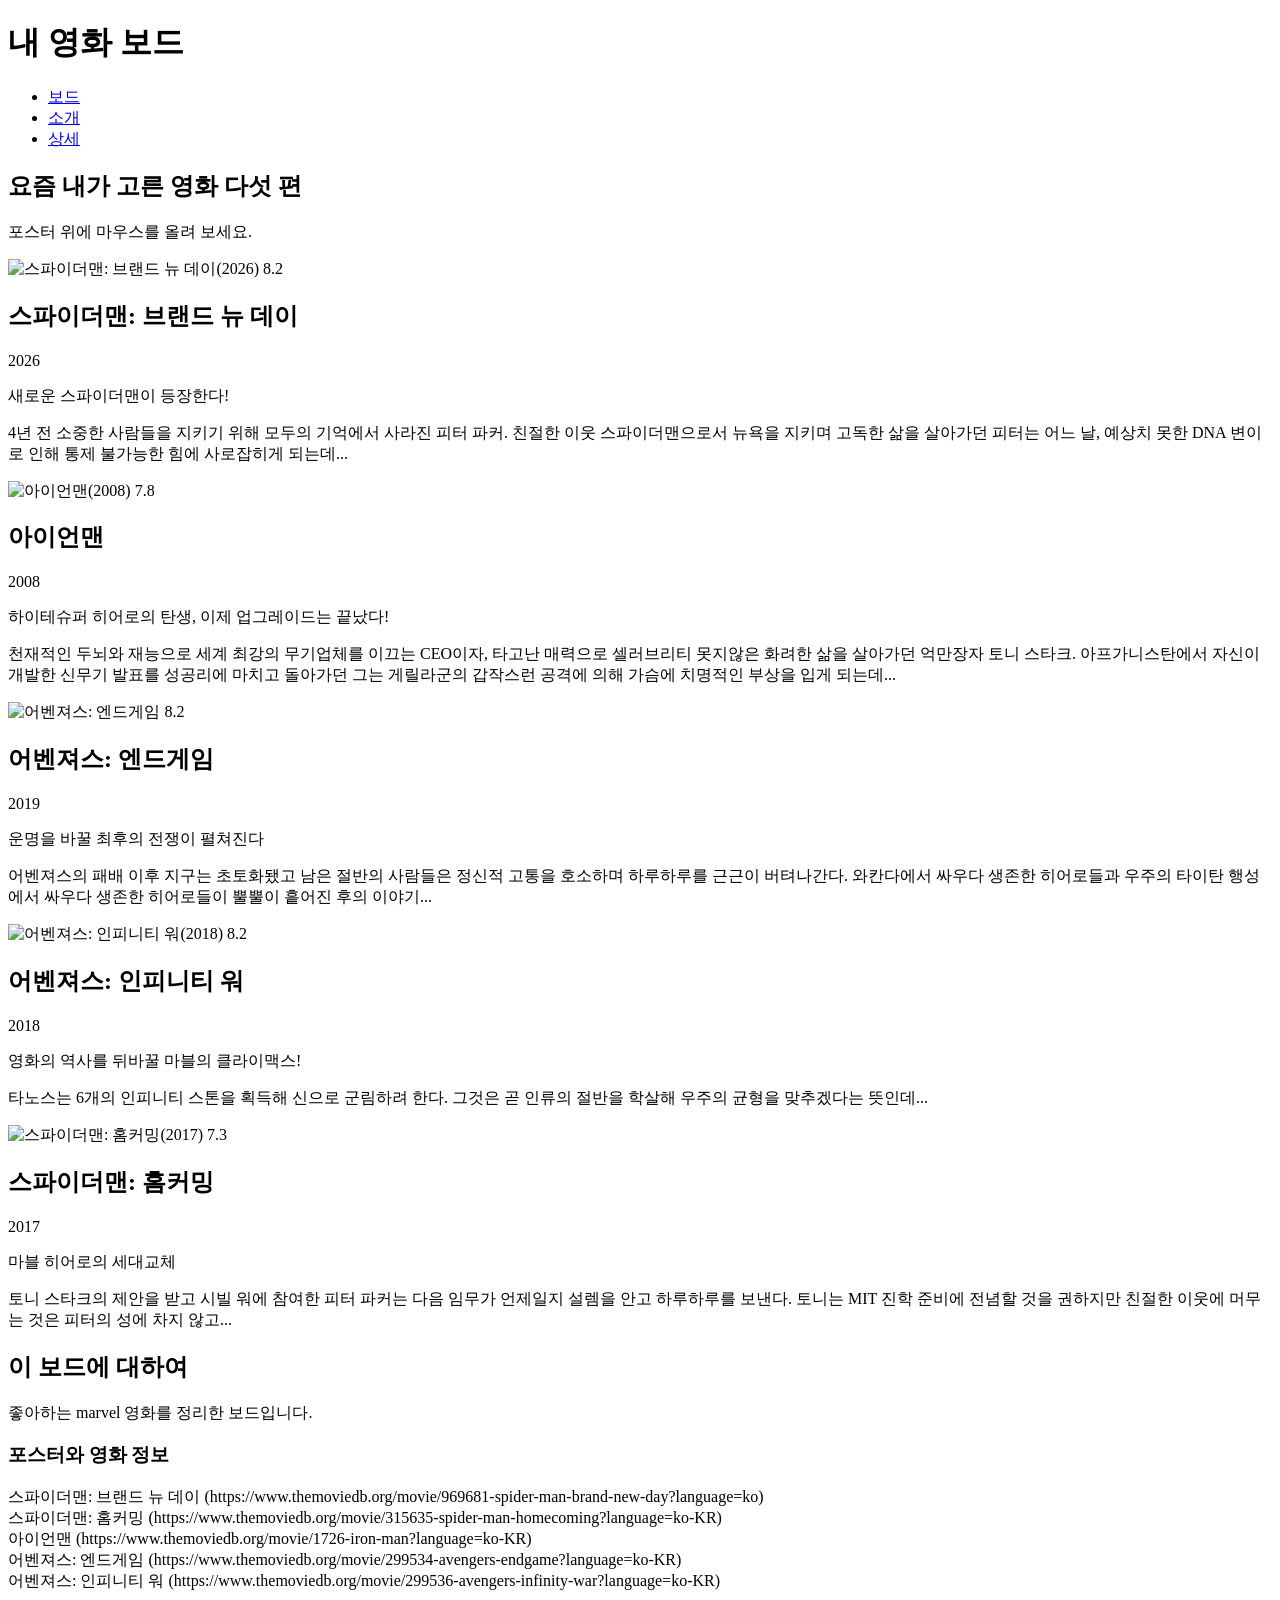
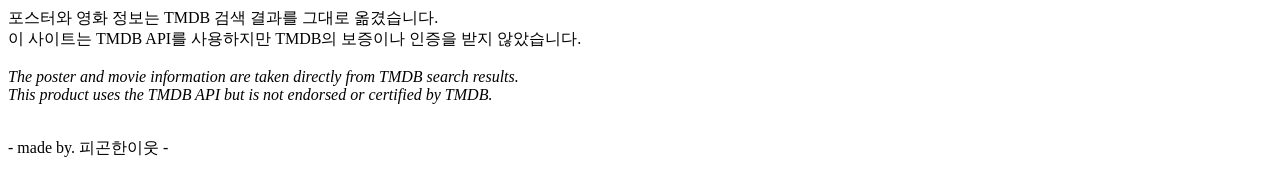
==== index.html @ 36c402a7 "Create index.html" ====
<!DOCTYPE html>
<html lang="ko">

<head>
  <meta charset="UTF-8">
  <meta name="viewport" content="width=device-width, initial-scale=1.0">
  <title>내 영화 보드</title>

    <link rel="preconnect" href="https://fonts.googleapis.com">
    <link rel="preconnect" href="https://fonts.gstatic.com" crossorigin>
    <link href="https://fonts.googleapis.com/css2?family=Black+Han+Sans&family=Nanum+Gothic:wght@400;700;800&family=Racing+Sans+One&display=swap" rel="stylesheet">


    <link rel="stylesheet" href="style.css">
</head>



<body>
  <header class="top">
    <h1>내 영화 보드</h1>
    <nav>
      <ul>
        <li><a href="#board">보드</a></li>
        <li><a href="#about">소개</a></li>
        <li><a href="detail.html">상세</a></li>
      </ul>
    </nav>
  </header>
  <section class="hero">
    <h2>요즘 내가 고른 영화 다섯 편</h2>
    <p>포스터 위에 마우스를 올려 보세요.</p>
  </section>

 <main>
  <section class="board" id="board">
 
    <article class="card">    
      <img class="poster" 
        src="https://image.tmdb.org/t/p/w342/8mLepBa5l591xFidRpn65xV7hb4.jpg" 
        alt="스파이더맨: 브랜드 뉴 데이(2026)">
      <span class="badge">8.2</span>
      <div class="info">

        <h2>스파이더맨: 브랜드 뉴 데이</h2>
        <p class="year">2026</p>
        <p class="overview">새로운 스파이더맨이 등장한다!</p>
        <p>4년 전 소중한 사람들을 지키기 위해 모두의 기억에서 사라진 피터 파커. 친절한 이웃 스파이더맨으로서 뉴욕을 지키며 고독한 삶을 살아가던 피터는 어느 날, 예상치 못한 DNA 변이로 인해 통제 불가능한 힘에 사로잡히게 되는데...</p>
      </div>
    </article>

    <article class="card">    
      <img class="poster" 
        src="https://media.themoviedb.org/t/p/w600_and_h900_face/ziReGUV3xURsWmcmsn2GOunPc0L.jpg" 
        alt="아이언맨(2008)">
      <span class="badge">7.8</span>
      <div class="info">

        <h2>아이언맨</h2>
        <p class="year">2008</p>
        <p class="overview">하이테슈퍼 히어로의 탄생, 이제 업그레이드는 끝났다!</p>
        <p>천재적인 두뇌와 재능으로 세계 최강의 무기업체를 이끄는 CEO이자, 타고난 매력으로 셀러브리티 못지않은 화려한 삶을 살아가던 억만장자 토니 스타크. 아프가니스탄에서 자신이 개발한 신무기 발표를 성공리에 마치고 돌아가던 그는 게릴라군의 갑작스런 공격에 의해 가슴에 치명적인 부상을 입게 되는데...</p>
      </div>
    </article>

    <article class="card">    
      <img class="poster" 
        src="https://media.themoviedb.org/t/p/w600_and_h900_face/z7ilT5rNN9kDo8JZmgyhM6ej2xv.jpg" 
        alt="어벤져스: 엔드게임">
      <span class="badge">8.2</span>
      <div class="info">

        <h2>어벤져스: 엔드게임</h2>
        <p class="year">2019</p>
        <p class="overview">운명을 바꿀 최후의 전쟁이 펼쳐진다</p>
        <p>어벤져스의 패배 이후 지구는 초토화됐고 남은 절반의 사람들은 정신적 고통을 호소하며 하루하루를 근근이 버텨나간다. 와칸다에서 싸우다 생존한 히어로들과 우주의 타이탄 행성에서 싸우다 생존한 히어로들이 뿔뿔이 흩어진 후의 이야기...</p>
      </div>
    </article>

    <article class="card">    
      <img class="poster" 
        src="https://media.themoviedb.org/t/p/w600_and_h900_face/kmP6viwzcEkZeoi1LaVcQemcvZh.jpg" 
        alt="어벤져스: 인피니티 워(2018)">
      <span class="badge">8.2</span>
      <div class="info">

        <h2>어벤져스: 인피니티 워</h2>
        <p class="year">2018</p>
        <p class="overview">영화의 역사를 뒤바꿀 마블의 클라이맥스!</p>
        <p>타노스는 6개의 인피니티 스톤을 획득해 신으로 군림하려 한다. 그것은 곧 인류의 절반을 학살해 우주의 균형을 맞추겠다는 뜻인데...</p>
      </div>
    </article>

    <article class="card">    
      <img class="poster" 
        src="https://media.themoviedb.org/t/p/w600_and_h900_face/hjki9weYYVABvkpZbX5jBOmKXXv.jpg" 
        alt="스파이더맨: 홈커밍(2017)">
      <span class="badge">7.3</span>
      <div class="info">

        <h2>스파이더맨: 홈커밍</h2>
        <p class="year">2017</p>
        <p class="overview">마블 히어로의 세대교체</p>
        <p>토니 스타크의 제안을 받고 시빌 워에 참여한 피터 파커는 다음 임무가 언제일지 설렘을 안고 하루하루를 보낸다. 토니는 MIT 진학 준비에 전념할 것을 권하지만 친절한 이웃에 머무는 것은 피터의 성에 차지 않고...</p>
      </div>
    </article>


  </section>

  <section id="about">
    <h2>이 보드에 대하여</h2>
    <p>좋아하는 marvel 영화를 정리한 보드입니다. </p>
  </section>
 </main>

 <footer>
  <h3><p><b>포스터와 영화 정보</b><br></h3>
      스파이더맨: 브랜드 뉴 데이 (https://www.themoviedb.org/movie/969681-spider-man-brand-new-day?language=ko)<br>
      스파이더맨: 홈커밍 (https://www.themoviedb.org/movie/315635-spider-man-homecoming?language=ko-KR)<br>
      아이언맨 (https://www.themoviedb.org/movie/1726-iron-man?language=ko-KR)<br>
      어벤져스: 엔드게임 (https://www.themoviedb.org/movie/299534-avengers-endgame?language=ko-KR)<br>
      어벤져스: 인피니티 워 (https://www.themoviedb.org/movie/299536-avengers-infinity-war?language=ko-KR)<br>
      </p>
  <p>포스터와 영화 정보는 TMDB 검색 결과를 그대로 옮겼습니다. <br>
    이 사이트는 TMDB API를 사용하지만 TMDB의 보증이나 인증을 받지 않았습니다.<br>
    <br><i>The poster and movie information are taken directly from TMDB search results.<br>
      This product uses the TMDB API but is not endorsed or certified by TMDB.</i></p>


  <p><br>- made by. 피곤한이웃 - </p>

 </footer>




</body>

</html>
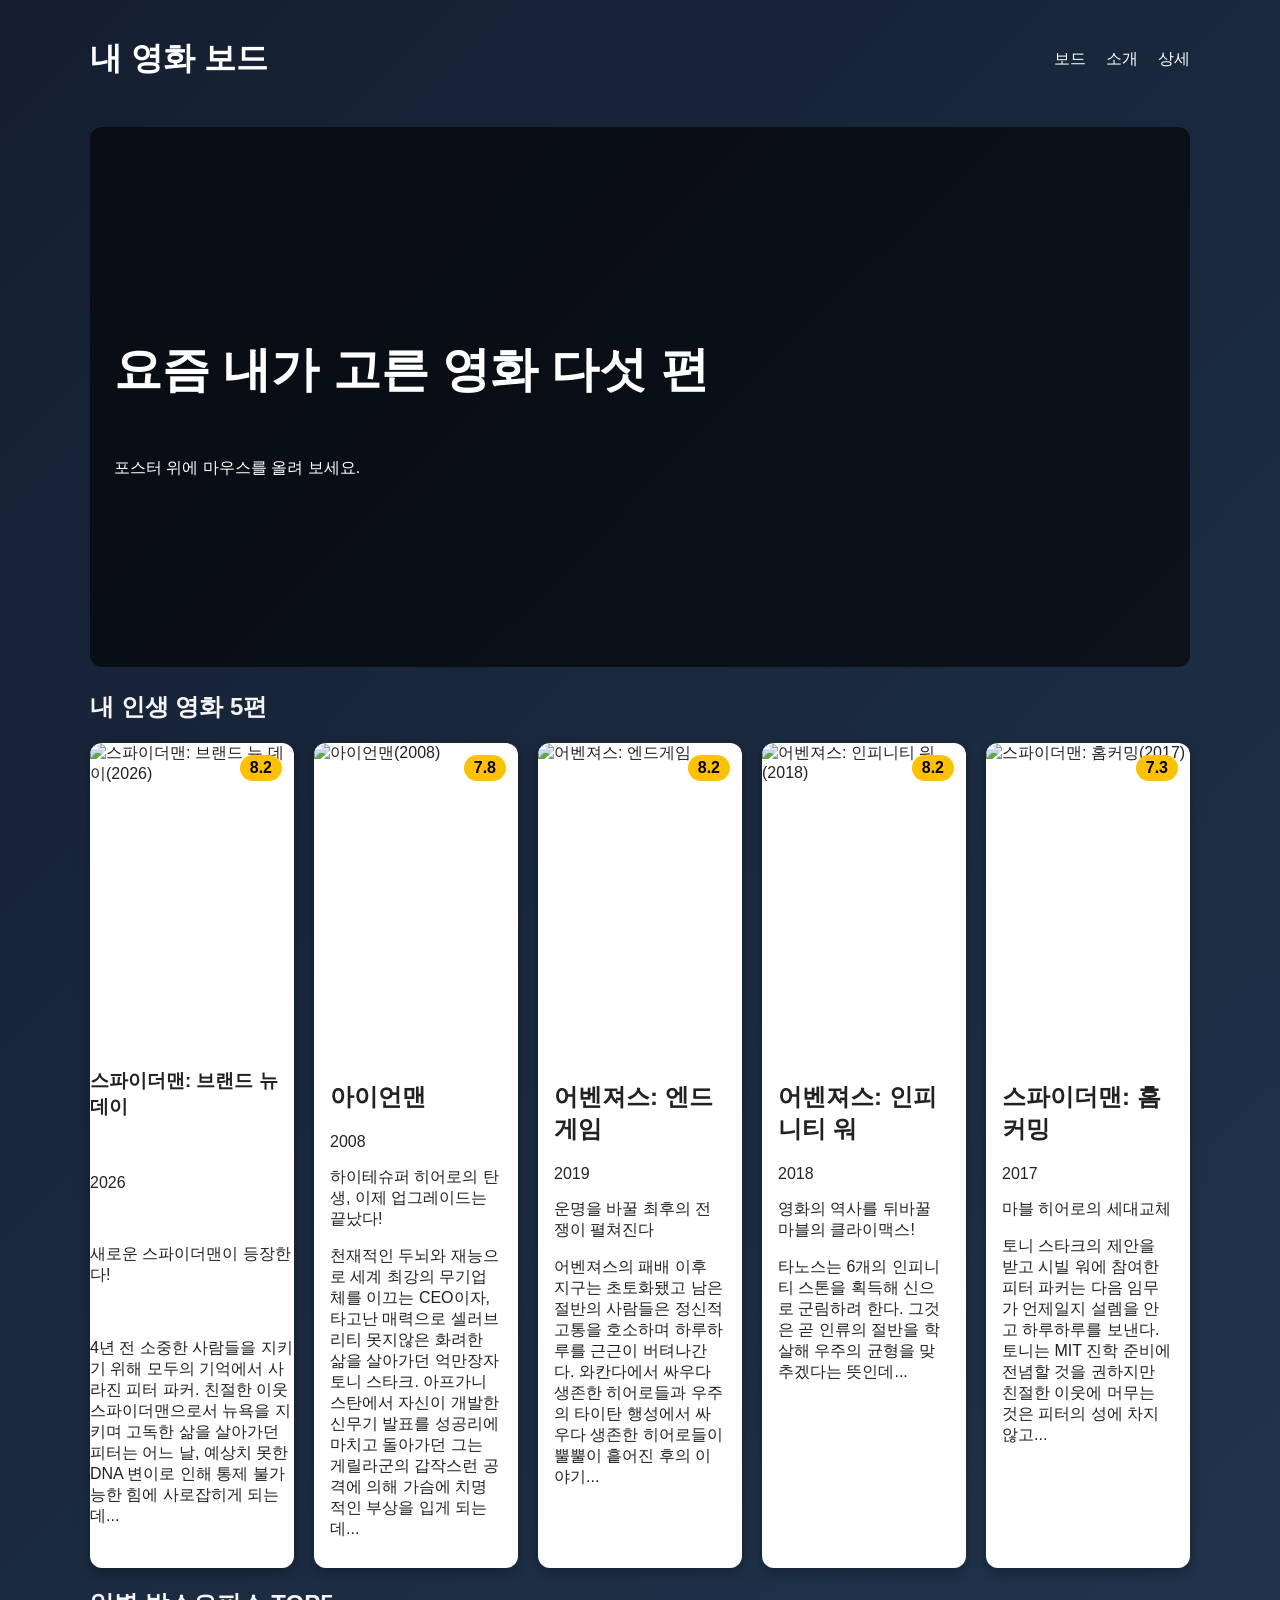
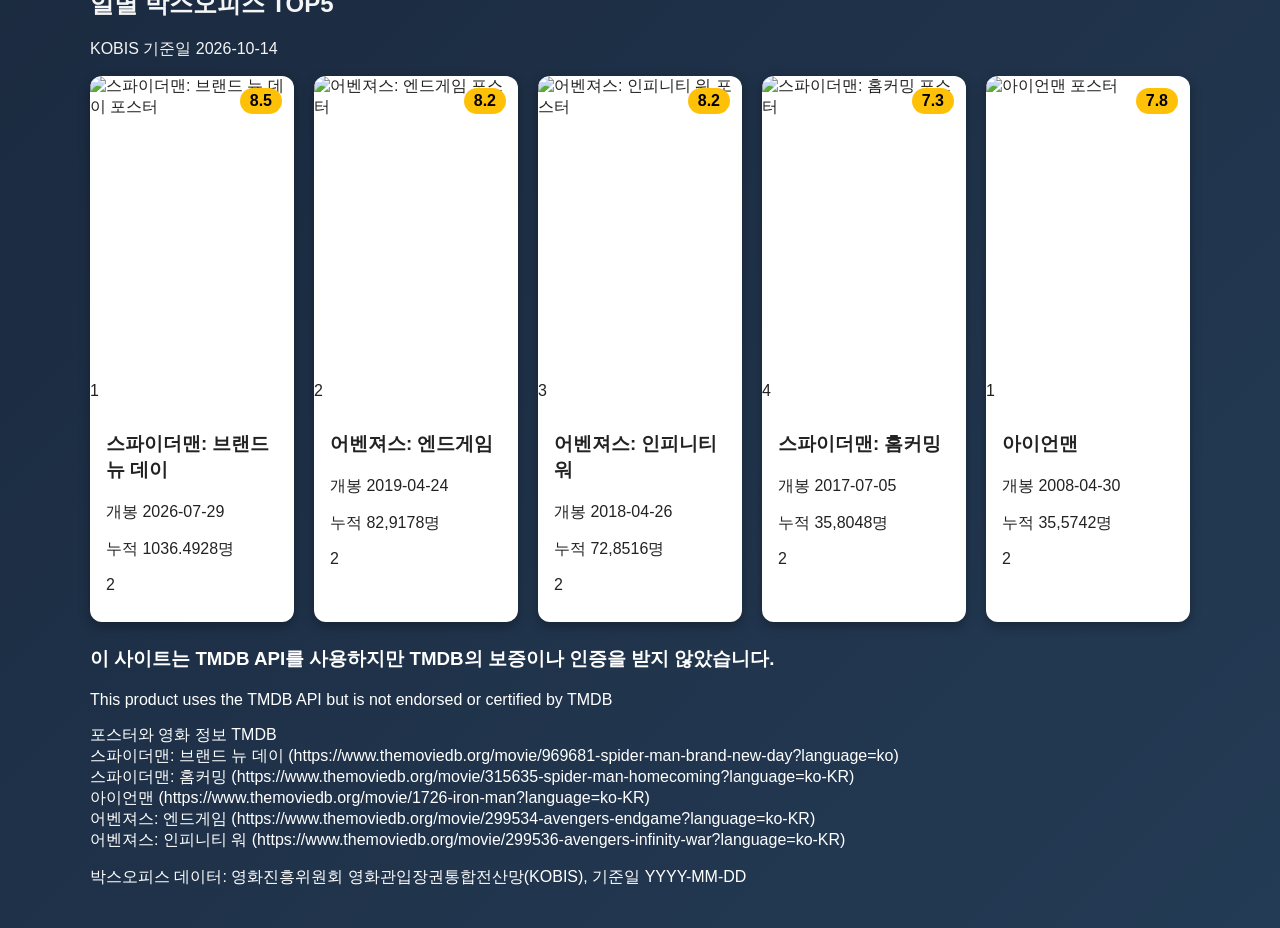
==== commit 0cf66607: "10261643 html 완성" ====
--- a/index.html
+++ b/index.html
@@ -5,15 +5,11 @@
   <meta charset="UTF-8">
   <meta name="viewport" content="width=device-width, initial-scale=1.0">
   <title>내 영화 보드</title>
-
     <link rel="preconnect" href="https://fonts.googleapis.com">
     <link rel="preconnect" href="https://fonts.gstatic.com" crossorigin>
     <link href="https://fonts.googleapis.com/css2?family=Black+Han+Sans&family=Nanum+Gothic:wght@400;700;800&family=Racing+Sans+One&display=swap" rel="stylesheet">
-
-
     <link rel="stylesheet" href="style.css">
 </head>
-
 
 
 <body>
@@ -33,108 +29,162 @@
   </section>
 
  <main>
-  <section class="board" id="board">
- 
-    <article class="card">    
-      <img class="poster" 
-        src="https://image.tmdb.org/t/p/w342/8mLepBa5l591xFidRpn65xV7hb4.jpg" 
-        alt="스파이더맨: 브랜드 뉴 데이(2026)">
-      <span class="badge">8.2</span>
-      <div class="info">
+  <section id="mine">
+    <h2>내 인생 영화 5편</h2>
+    <div class="board">
+      <article class="card">  
+        <img class="poster" 
+          src="https://image.tmdb.org/t/p/w342/8mLepBa5l591xFidRpn65xV7hb4.jpg" 
+          alt="스파이더맨: 브랜드 뉴 데이(2026)">
+        <span class="badge">8.2</span>
+        <div class="board">
+          <h3>스파이더맨: 브랜드 뉴 데이</h3>
+          <p class="year">2026</p>
+          <p class="overview">새로운 스파이더맨이 등장한다!</p>
+          <p>4년 전 소중한 사람들을 지키기 위해 모두의 기억에서 사라진 피터 파커. 친절한 이웃 스파이더맨으로서 뉴욕을 지키며 고독한 삶을 살아가던 피터는 어느 날, 예상치 못한 DNA 변이로 인해 통제 불가능한 힘에 사로잡히게 되는데...</p>
+        </div>
+      </article>
 
-        <h2>스파이더맨: 브랜드 뉴 데이</h2>
-        <p class="year">2026</p>
-        <p class="overview">새로운 스파이더맨이 등장한다!</p>
-        <p>4년 전 소중한 사람들을 지키기 위해 모두의 기억에서 사라진 피터 파커. 친절한 이웃 스파이더맨으로서 뉴욕을 지키며 고독한 삶을 살아가던 피터는 어느 날, 예상치 못한 DNA 변이로 인해 통제 불가능한 힘에 사로잡히게 되는데...</p>
-      </div>
-    </article>
+      <article class="card">    
+        <img class="poster" 
+          src="https://media.themoviedb.org/t/p/w600_and_h900_face/ziReGUV3xURsWmcmsn2GOunPc0L.jpg" 
+          alt="아이언맨(2008)">
+        <span class="badge">7.8</span>
+        <div class="info">
 
-    <article class="card">    
-      <img class="poster" 
-        src="https://media.themoviedb.org/t/p/w600_and_h900_face/ziReGUV3xURsWmcmsn2GOunPc0L.jpg" 
-        alt="아이언맨(2008)">
-      <span class="badge">7.8</span>
-      <div class="info">
+          <h2>아이언맨</h2>
+          <p class="year">2008</p>
+          <p class="overview">하이테슈퍼 히어로의 탄생, 이제 업그레이드는 끝났다!</p>
+          <p>천재적인 두뇌와 재능으로 세계 최강의 무기업체를 이끄는 CEO이자, 타고난 매력으로 셀러브리티 못지않은 화려한 삶을 살아가던 억만장자 토니 스타크. 아프가니스탄에서 자신이 개발한 신무기 발표를 성공리에 마치고 돌아가던 그는 게릴라군의 갑작스런 공격에 의해 가슴에 치명적인 부상을 입게 되는데...</p>
+        </div>
+      </article>
 
-        <h2>아이언맨</h2>
-        <p class="year">2008</p>
-        <p class="overview">하이테슈퍼 히어로의 탄생, 이제 업그레이드는 끝났다!</p>
-        <p>천재적인 두뇌와 재능으로 세계 최강의 무기업체를 이끄는 CEO이자, 타고난 매력으로 셀러브리티 못지않은 화려한 삶을 살아가던 억만장자 토니 스타크. 아프가니스탄에서 자신이 개발한 신무기 발표를 성공리에 마치고 돌아가던 그는 게릴라군의 갑작스런 공격에 의해 가슴에 치명적인 부상을 입게 되는데...</p>
-      </div>
-    </article>
+      <article class="card">    
+        <img class="poster" 
+          src="https://media.themoviedb.org/t/p/w600_and_h900_face/z7ilT5rNN9kDo8JZmgyhM6ej2xv.jpg" 
+          alt="어벤져스: 엔드게임">
+        <span class="badge">8.2</span>
+        <div class="info">
 
-    <article class="card">    
-      <img class="poster" 
-        src="https://media.themoviedb.org/t/p/w600_and_h900_face/z7ilT5rNN9kDo8JZmgyhM6ej2xv.jpg" 
-        alt="어벤져스: 엔드게임">
-      <span class="badge">8.2</span>
-      <div class="info">
+          <h2>어벤져스: 엔드게임</h2>
+          <p class="year">2019</p>
+          <p class="overview">운명을 바꿀 최후의 전쟁이 펼쳐진다</p>
+          <p>어벤져스의 패배 이후 지구는 초토화됐고 남은 절반의 사람들은 정신적 고통을 호소하며 하루하루를 근근이 버텨나간다. 와칸다에서 싸우다 생존한 히어로들과 우주의 타이탄 행성에서 싸우다 생존한 히어로들이 뿔뿔이 흩어진 후의 이야기...</p>
+        </div>
+      </article>
 
-        <h2>어벤져스: 엔드게임</h2>
-        <p class="year">2019</p>
-        <p class="overview">운명을 바꿀 최후의 전쟁이 펼쳐진다</p>
-        <p>어벤져스의 패배 이후 지구는 초토화됐고 남은 절반의 사람들은 정신적 고통을 호소하며 하루하루를 근근이 버텨나간다. 와칸다에서 싸우다 생존한 히어로들과 우주의 타이탄 행성에서 싸우다 생존한 히어로들이 뿔뿔이 흩어진 후의 이야기...</p>
-      </div>
-    </article>
+      <article class="card">    
+        <img class="poster" 
+          src="https://media.themoviedb.org/t/p/w600_and_h900_face/kmP6viwzcEkZeoi1LaVcQemcvZh.jpg" 
+          alt="어벤져스: 인피니티 워(2018)">
+        <span class="badge">8.2</span>
+        <div class="info">
 
-    <article class="card">    
-      <img class="poster" 
-        src="https://media.themoviedb.org/t/p/w600_and_h900_face/kmP6viwzcEkZeoi1LaVcQemcvZh.jpg" 
-        alt="어벤져스: 인피니티 워(2018)">
-      <span class="badge">8.2</span>
-      <div class="info">
+          <h2>어벤져스: 인피니티 워</h2>
+          <p class="year">2018</p>
+          <p class="overview">영화의 역사를 뒤바꿀 마블의 클라이맥스!</p>
+          <p>타노스는 6개의 인피니티 스톤을 획득해 신으로 군림하려 한다. 그것은 곧 인류의 절반을 학살해 우주의 균형을 맞추겠다는 뜻인데...</p>
+        </div>
+      </article>
 
-        <h2>어벤져스: 인피니티 워</h2>
-        <p class="year">2018</p>
-        <p class="overview">영화의 역사를 뒤바꿀 마블의 클라이맥스!</p>
-        <p>타노스는 6개의 인피니티 스톤을 획득해 신으로 군림하려 한다. 그것은 곧 인류의 절반을 학살해 우주의 균형을 맞추겠다는 뜻인데...</p>
-      </div>
-    </article>
+      <article class="card">    
+        <img class="poster" 
+          src="https://media.themoviedb.org/t/p/w600_and_h900_face/hjki9weYYVABvkpZbX5jBOmKXXv.jpg" 
+          alt="스파이더맨: 홈커밍(2017)">
+        <span class="badge">7.3</span>
+        <div class="info">
 
-    <article class="card">    
-      <img class="poster" 
-        src="https://media.themoviedb.org/t/p/w600_and_h900_face/hjki9weYYVABvkpZbX5jBOmKXXv.jpg" 
-        alt="스파이더맨: 홈커밍(2017)">
-      <span class="badge">7.3</span>
-      <div class="info">
-
-        <h2>스파이더맨: 홈커밍</h2>
-        <p class="year">2017</p>
-        <p class="overview">마블 히어로의 세대교체</p>
-        <p>토니 스타크의 제안을 받고 시빌 워에 참여한 피터 파커는 다음 임무가 언제일지 설렘을 안고 하루하루를 보낸다. 토니는 MIT 진학 준비에 전념할 것을 권하지만 친절한 이웃에 머무는 것은 피터의 성에 차지 않고...</p>
-      </div>
-    </article>
-
-
+          <h2>스파이더맨: 홈커밍</h2>
+          <p class="year">2017</p>
+          <p class="overview">마블 히어로의 세대교체</p>
+          <p>토니 스타크의 제안을 받고 시빌 워에 참여한 피터 파커는 다음 임무가 언제일지 설렘을 안고 하루하루를 보낸다. 토니는 MIT 진학 준비에 전념할 것을 권하지만 친절한 이웃에 머무는 것은 피터의 성에 차지 않고...</p>
+        </div>
+      </article>
+    </div>
   </section>
 
-  <section id="about">
-    <h2>이 보드에 대하여</h2>
-    <p>좋아하는 marvel 영화를 정리한 보드입니다. </p>
+  <section id="boxoffice">
+    <h2>일별 박스오피스 TOP5</h2>
+    <p class="basis">KOBIS 기준일 2026-10-14</p>
+    <div class="board">
+      <article class="card">
+        <img class="poster" src="https://media.themoviedb.org/t/p/w600_and_h900_face/mt6uZzy7DAsncHlGGzMsyNgLR6v.jpg" alt="스파이더맨: 브랜드 뉴 데이 포스터">
+        <span class="rank">1</span>
+        <span class="badge">8.5</span>
+        <div class="info">
+          <h3>스파이더맨: 브랜드 뉴 데이</h3>
+          <p class="year">개봉 2026-07-29</p>
+          <p class="audience">누적 1036.4928명</p>
+          <p class="change up">2</p>
+        </div>
+      </article>
+
+      <article class="card">
+        <img class="poster" src="https://media.themoviedb.org/t/p/w600_and_h900_face/z7ilT5rNN9kDo8JZmgyhM6ej2xv.jpg" alt="어벤져스: 엔드게임 포스터">
+        <span class="rank">2</span>
+        <span class="badge">8.2</span>
+        <div class="info">
+          <h3>어벤져스: 엔드게임</h3>
+          <p class="year">개봉 2019-04-24</p>
+          <p class="audience">누적 82,9178명</p>
+          <p class="change up">2</p>
+        </div>
+      </article>
+
+      <article class="card">
+        <img class="poster" src="https://media.themoviedb.org/t/p/w600_and_h900_face/kmP6viwzcEkZeoi1LaVcQemcvZh.jpg" alt="어벤져스: 인피니티 워 포스터">
+        <span class="rank">3</span>
+        <span class="badge">8.2</span>
+        <div class="info">
+          <h3>어벤져스: 인피니티 워</h3>
+          <p class="year">개봉 2018-04-26</p>
+          <p class="audience">누적 72,8516명</p>
+          <p class="change up">2</p>
+        </div>
+      </article>
+
+      <article class="card">
+        <img class="poster" src="https://media.themoviedb.org/t/p/w600_and_h900_face/hjki9weYYVABvkpZbX5jBOmKXXv.jpg" alt="스파이더맨: 홈커밍 포스터">
+        <span class="rank">4</span>
+        <span class="badge">7.3</span>
+        <div class="info">
+          <h3>스파이더맨: 홈커밍</h3>
+          <p class="year">개봉 2017-07-05</p>
+          <p class="audience">누적 35,8048명</p>
+          <p class="change up">2</p>
+        </div>
+      </article>
+
+      <article class="card">
+        <img class="poster" src="https://image.tmdb.org/t/p/w342/https://media.themoviedb.org/t/p/w600_and_h900_face/ziReGUV3xURsWmcmsn2GOunPc0L.jpg" alt="아이언맨 포스터">
+        <span class="rank">1</span>
+        <span class="badge">7.8</span>
+        <div class="info">
+          <h3>아이언맨</h3>
+          <p class="year">개봉 2008-04-30</p>
+          <p class="audience">누적 35,5742명</p>
+          <p class="change up">2</p>
+        </div>
+      </article>
+
+    </div>
   </section>
  </main>
 
+
  <footer>
-  <h3><p><b>포스터와 영화 정보</b><br></h3>
+  <h3>
+    <p><b>이 사이트는 TMDB API를 사용하지만 TMDB의 보증이나 인증을 받지 않았습니다.</b><br></h3>
+    <p>This product uses the TMDB API but is not endorsed or certified by TMDB</p>
+    <p>포스터와 영화 정보 TMDB <br>
       스파이더맨: 브랜드 뉴 데이 (https://www.themoviedb.org/movie/969681-spider-man-brand-new-day?language=ko)<br>
       스파이더맨: 홈커밍 (https://www.themoviedb.org/movie/315635-spider-man-homecoming?language=ko-KR)<br>
       아이언맨 (https://www.themoviedb.org/movie/1726-iron-man?language=ko-KR)<br>
       어벤져스: 엔드게임 (https://www.themoviedb.org/movie/299534-avengers-endgame?language=ko-KR)<br>
       어벤져스: 인피니티 워 (https://www.themoviedb.org/movie/299536-avengers-infinity-war?language=ko-KR)<br>
-      </p>
-  <p>포스터와 영화 정보는 TMDB 검색 결과를 그대로 옮겼습니다. <br>
-    이 사이트는 TMDB API를 사용하지만 TMDB의 보증이나 인증을 받지 않았습니다.<br>
-    <br><i>The poster and movie information are taken directly from TMDB search results.<br>
-      This product uses the TMDB API but is not endorsed or certified by TMDB.</i></p>
+    </p>
 
-
-  <p><br>- made by. 피곤한이웃 - </p>
-
+    <p>박스오피스 데이터: 영화진흥위원회 영화관입장권통합전산망(KOBIS), 기준일 YYYY-MM-DD</p>
  </footer>
-
-
-
-
 </body>
-
 </html>
--- a/style.css
+++ b/style.css
@@ -0,0 +1,91 @@
+ body {
+     background: linear-gradient(135deg, #141e30, #243b55);
+     min-height: 100vh;
+     box-sizing: border-box;
+     margin: 0;
+     padding: 16px;
+     color: #f5f5f5;
+     font-family: "Noto Sans KR", sans-serif;
+ }
+
+
+ .card {
+    color: #222;
+     transition: transform 0.3s, box-shadow 0.3s;
+     position: relative;
+     border-radius: 12px;
+     overflow: hidden;
+     box-shadow: 0 4px 12px rgba(0,
+            0, 0, 0.3);
+     background: #fff;
+ }
+
+ .info {
+     padding: 12px 16px;
+ }
+
+ .poster {
+     width: 100%;
+     display: block;
+     aspect-ratio: 2 / 3;
+     object-fit: cover;
+ }
+
+
+ .badge {
+     position: absolute;
+     top: 12px;
+     right: 12px;
+     background: #ffc107;
+     color: #000;
+     padding: 4px 10px;
+     border-radius: 999px;
+     font-weight: bold;
+ }
+
+
+ .card:hover {
+     transform: translateY(-8px);
+     box-shadow: 0 8px 32px;
+     color: #ffc107;
+ }
+
+ footer {
+     color: #fff;
+     max-width: 1100px; margin: 0 auto 24px;
+ }
+
+ h1 {
+     color: #fff;
+ }
+
+ .top { 
+    display: flex; justify-content: space-between; align-items: center; 
+    max-width: 1100px; margin: 0 auto 24px;
+ }
+
+ nav ul { 
+    display: flex; gap: 8px; list-style: none; margin: 0; padding: 0;
+    flex-direction: column;
+ }
+ nav a { color: #fff; text-decoration: none; } 
+
+ .board { 
+    display: grid; 
+    grid-template-columns: repeat(auto-fit, minmax(200px, 1fr)); 
+    gap: 20px; }
+
+ .hero {
+     background-image: linear-gradient(rgba(0,0,0,0.6), rgba(0,0,0,0.6)),
+     url("https://image.tmdb.org/t/p/w1280/https://media.themoviedb.org/t/p/w600_and_h900_face/https://media.themoviedb.org/t/p/w600_and_h900_face/https://media.themoviedb.org/t/p/w600_and_h900_face/5aHoACZhLJR95uQN4Hd2k6swUZq.jpg");
+     background-size: cover; background-position: center; min-height: 40vh; padding: 24px; box-sizing:
+     border-box; color: #fff; border-radius: 12px; display: flex; flex-direction: column; justify-content: center;
+     max-width: 1100px; margin: 0 auto 24px;
+ }
+
+ main{
+    max-width: 1100px; margin: 0 auto 24px;
+ }
+
+ @media (min-width: 600px) { nav ul { flex-direction: row; gap: 20px; } }
+ @media (min-width: 1024px) { .hero { min-height: 60vh; } .hero h2 { font-size: 3rem; } }
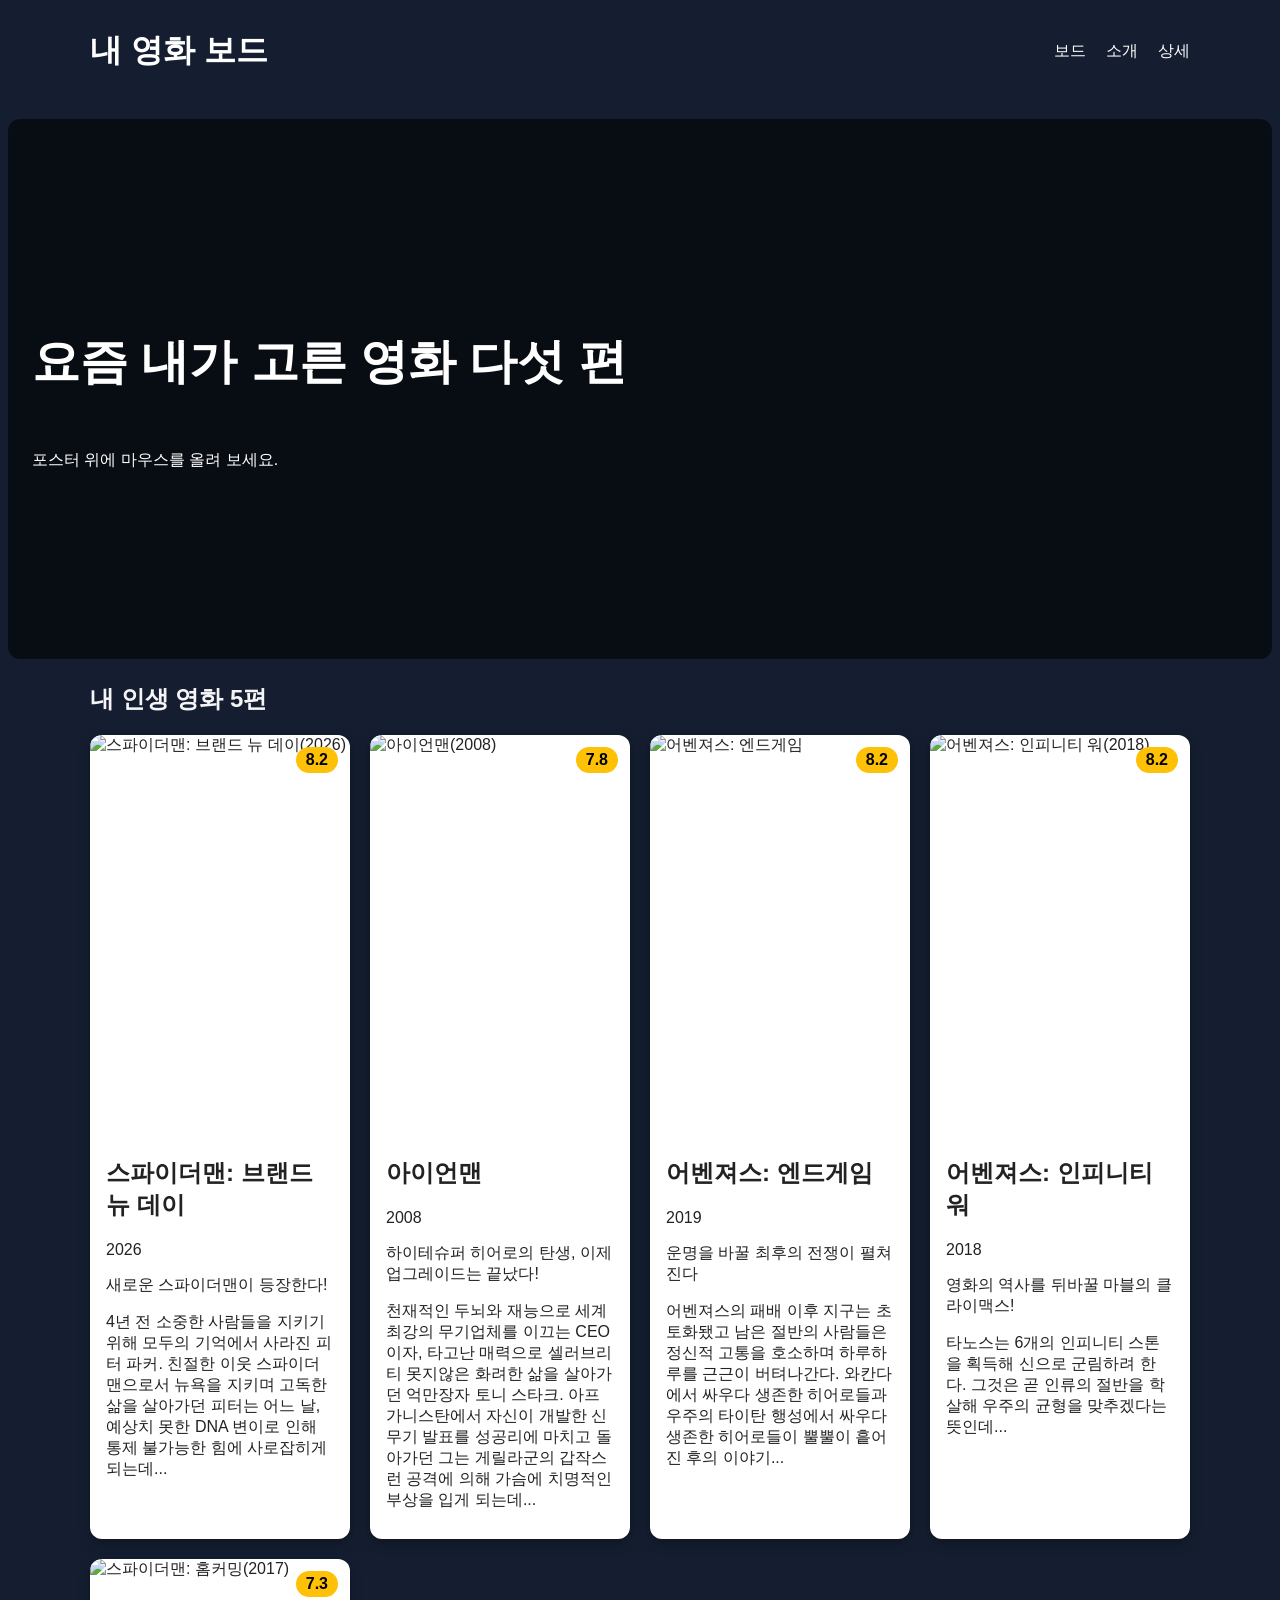
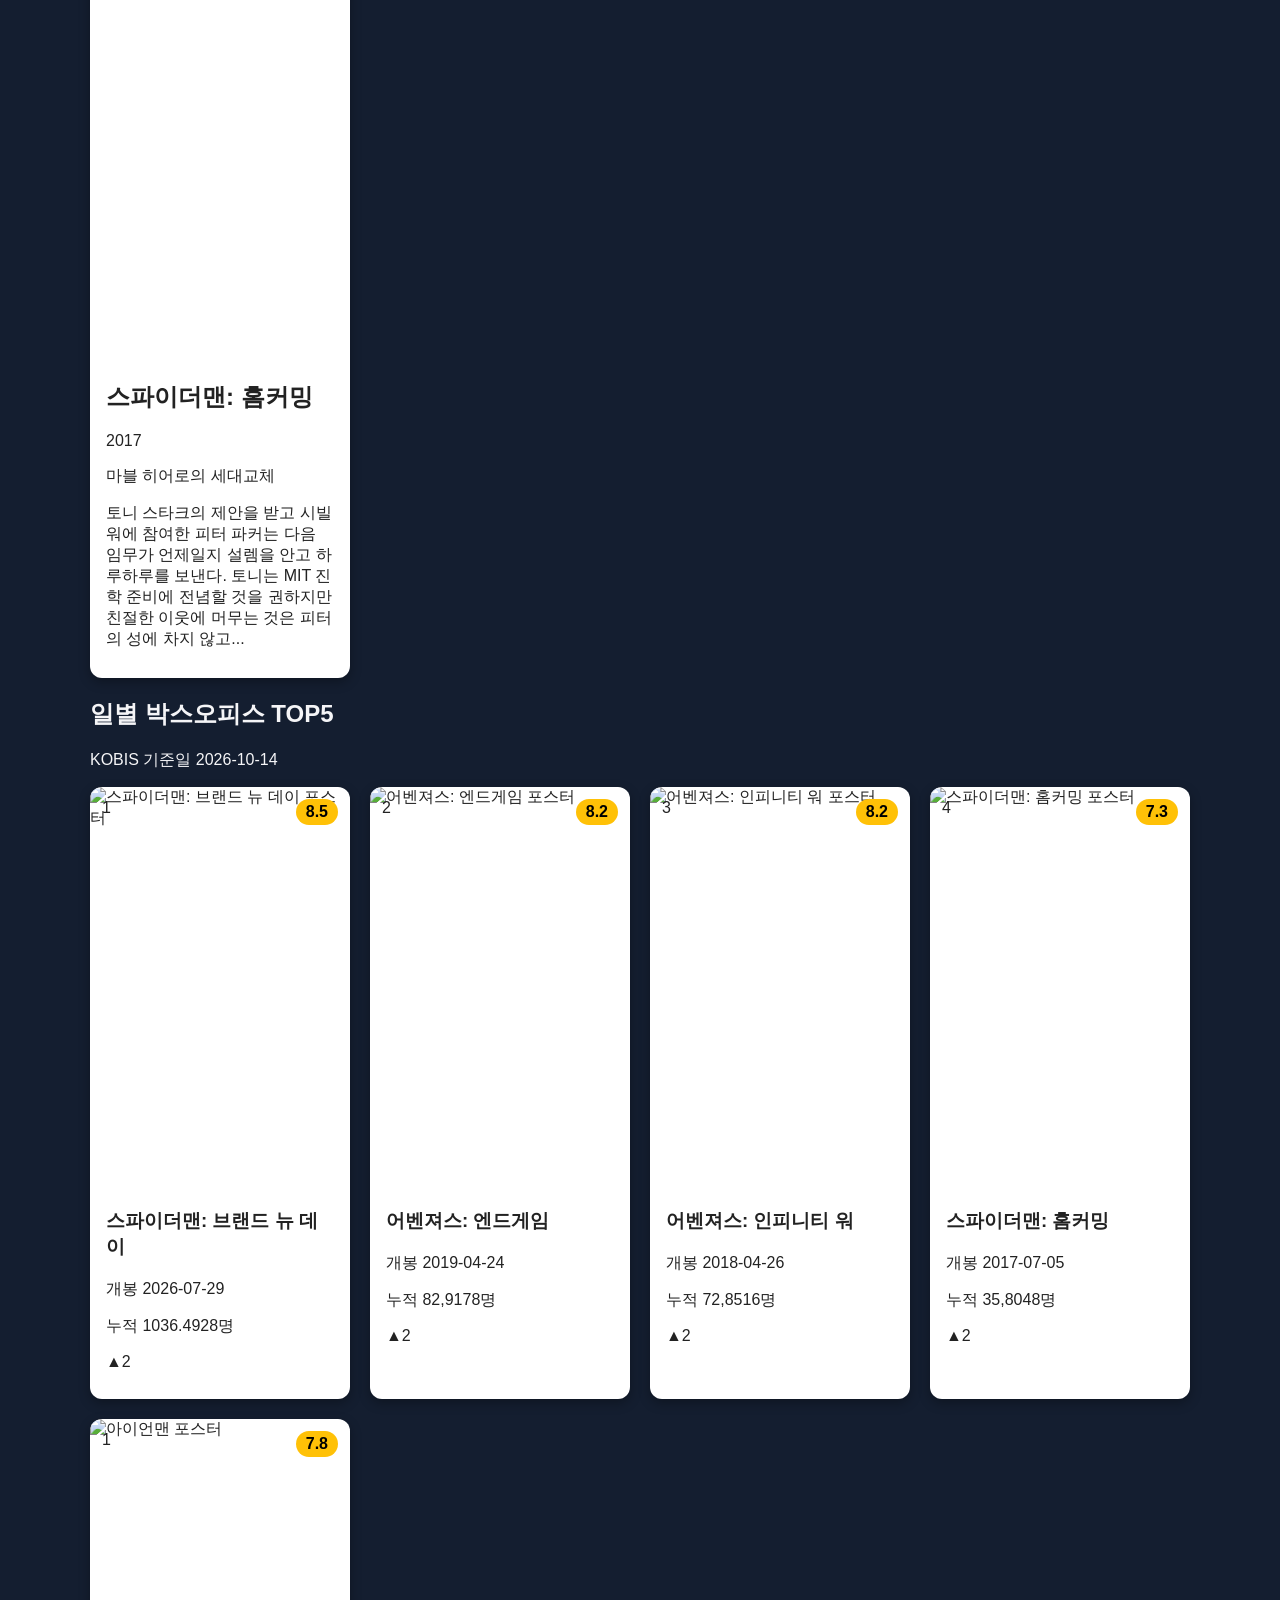
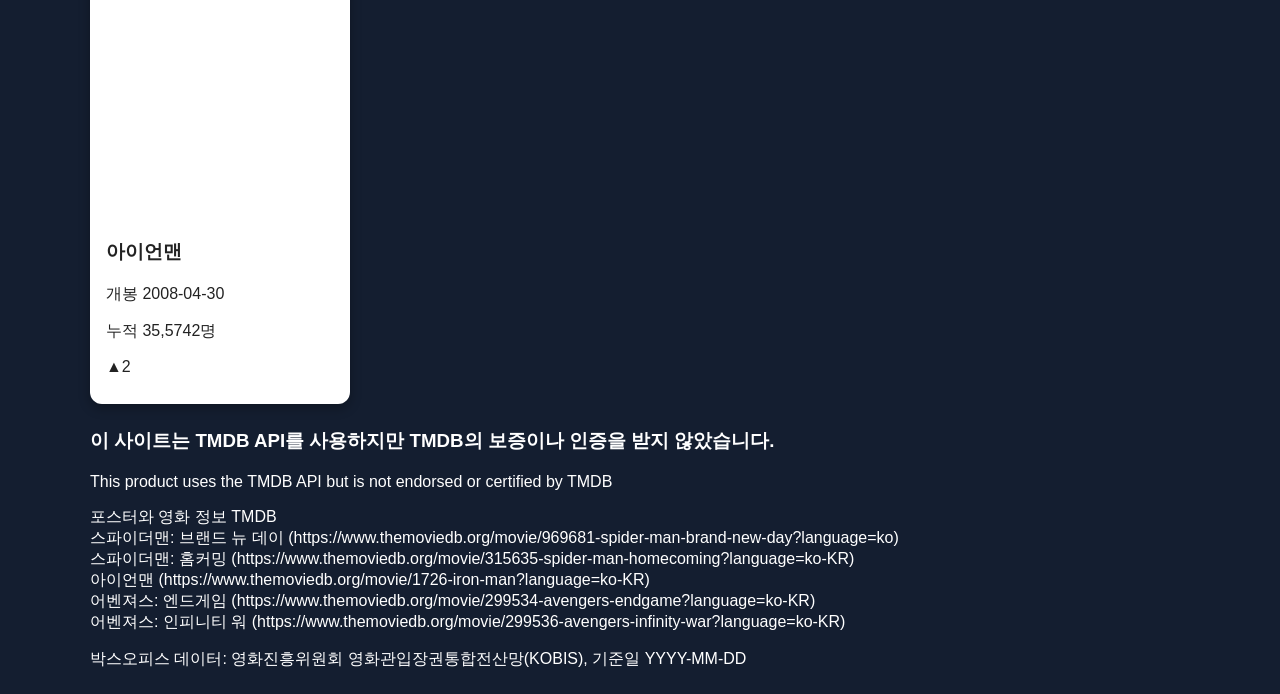
==== commit 326f5acc: "hw1 반응형" ====
--- a/index.html
+++ b/index.html
@@ -34,11 +34,12 @@
     <div class="board">
       <article class="card">  
         <img class="poster" 
-          src="https://image.tmdb.org/t/p/w342/8mLepBa5l591xFidRpn65xV7hb4.jpg" 
+          src="https://media.themoviedb.org/t/p/w600_and_h900_face/mt6uZzy7DAsncHlGGzMsyNgLR6v.jpg" 
           alt="스파이더맨: 브랜드 뉴 데이(2026)">
         <span class="badge">8.2</span>
-        <div class="board">
-          <h3>스파이더맨: 브랜드 뉴 데이</h3>
+        <div class="info">
+
+          <h2>스파이더맨: 브랜드 뉴 데이</h2>
           <p class="year">2026</p>
           <p class="overview">새로운 스파이더맨이 등장한다!</p>
           <p>4년 전 소중한 사람들을 지키기 위해 모두의 기억에서 사라진 피터 파커. 친절한 이웃 스파이더맨으로서 뉴욕을 지키며 고독한 삶을 살아가던 피터는 어느 날, 예상치 못한 DNA 변이로 인해 통제 불가능한 힘에 사로잡히게 되는데...</p>
--- a/style.css
+++ b/style.css
@@ -1,12 +1,36 @@
- body {
-     background: linear-gradient(135deg, #141e30, #243b55);
-     min-height: 100vh;
-     box-sizing: border-box;
-     margin: 0;
-     padding: 16px;
-     color: #f5f5f5;
-     font-family: "Noto Sans KR", sans-serif;
- }
+ body { 
+    background: var(--bg); 
+    color: var(--text); 
+    font-family: var(--font-body); 
+}
+
+.change.up::before { content: "▲"; }
+.change.down::before { content: "▼"; }
+.change.new::before { content: "NEW"; }
+
+.card.no-poster .poster-fallback {
+  aspect-ratio: 2 / 3;
+  display: flex; align-items: center; justify-content: center;
+  font-size: 5rem; font-family: var(--font-title);
+  background: linear-gradient(135deg, var(--accent), var(--surface));
+}
+
+:root {
+ --bg: #141e30;
+ --surface: #1f2b44;
+ --text: #f5f5f7;
+ --accent: #4da3ff;
+ --warn: #ff5a5f;
+ --font-title: "Black Han Sans", sans-serif;
+ --font-body: "Noto Sans KR", sans-serif;
+ --gap: 20px;
+}
+
+.rank{
+    position: absolute; 
+    top: 12px;
+     left: 12px;
+}
 
 
  .card {
@@ -72,15 +96,16 @@
 
  .board { 
     display: grid; 
-    grid-template-columns: repeat(auto-fit, minmax(200px, 1fr)); 
-    gap: 20px; }
+    grid-template-columns: repeat(auto-fit, minmax(240px, 1fr)); 
+    gap: var(--gap); 
+}
 
  .hero {
      background-image: linear-gradient(rgba(0,0,0,0.6), rgba(0,0,0,0.6)),
      url("https://image.tmdb.org/t/p/w1280/https://media.themoviedb.org/t/p/w600_and_h900_face/https://media.themoviedb.org/t/p/w600_and_h900_face/https://media.themoviedb.org/t/p/w600_and_h900_face/5aHoACZhLJR95uQN4Hd2k6swUZq.jpg");
      background-size: cover; background-position: center; min-height: 40vh; padding: 24px; box-sizing:
      border-box; color: #fff; border-radius: 12px; display: flex; flex-direction: column; justify-content: center;
-     max-width: 1100px; margin: 0 auto 24px;
+     max-width: 1280px; margin: 0 auto 24px;
  }
 
  main{
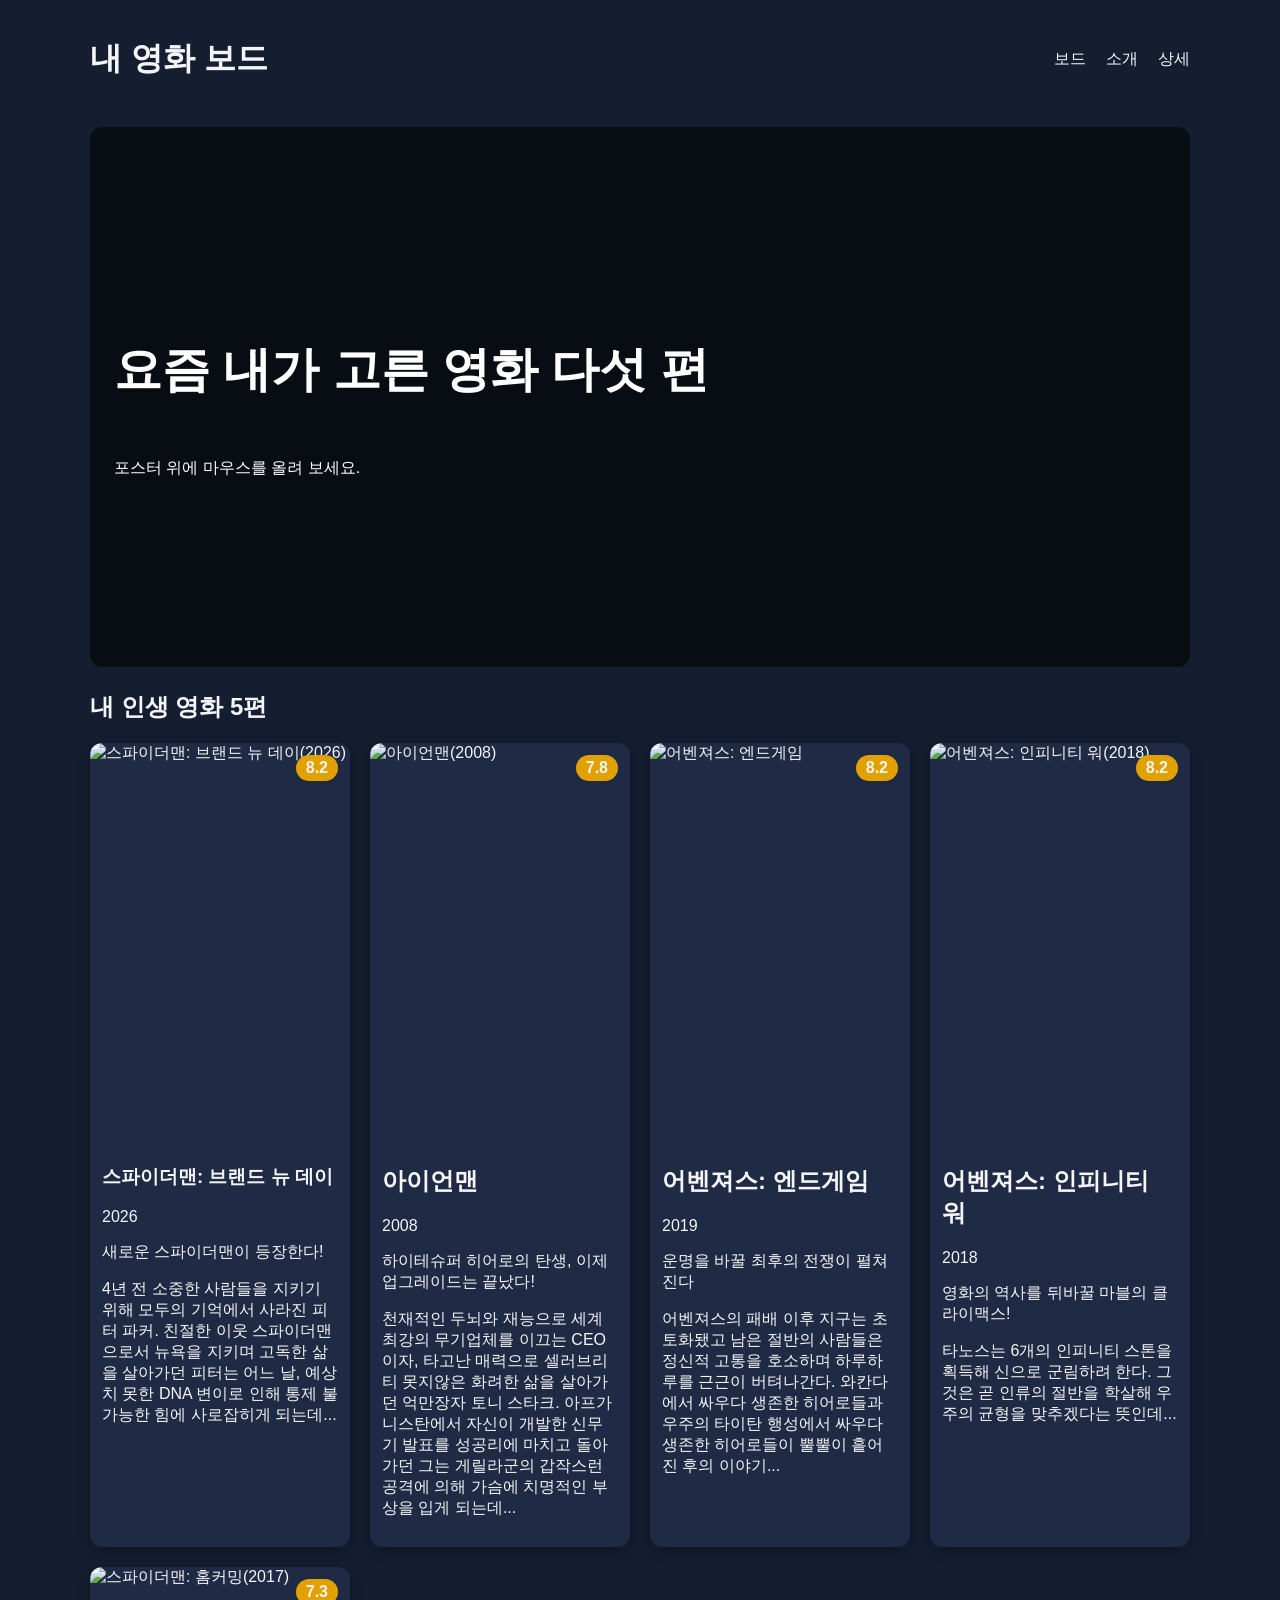
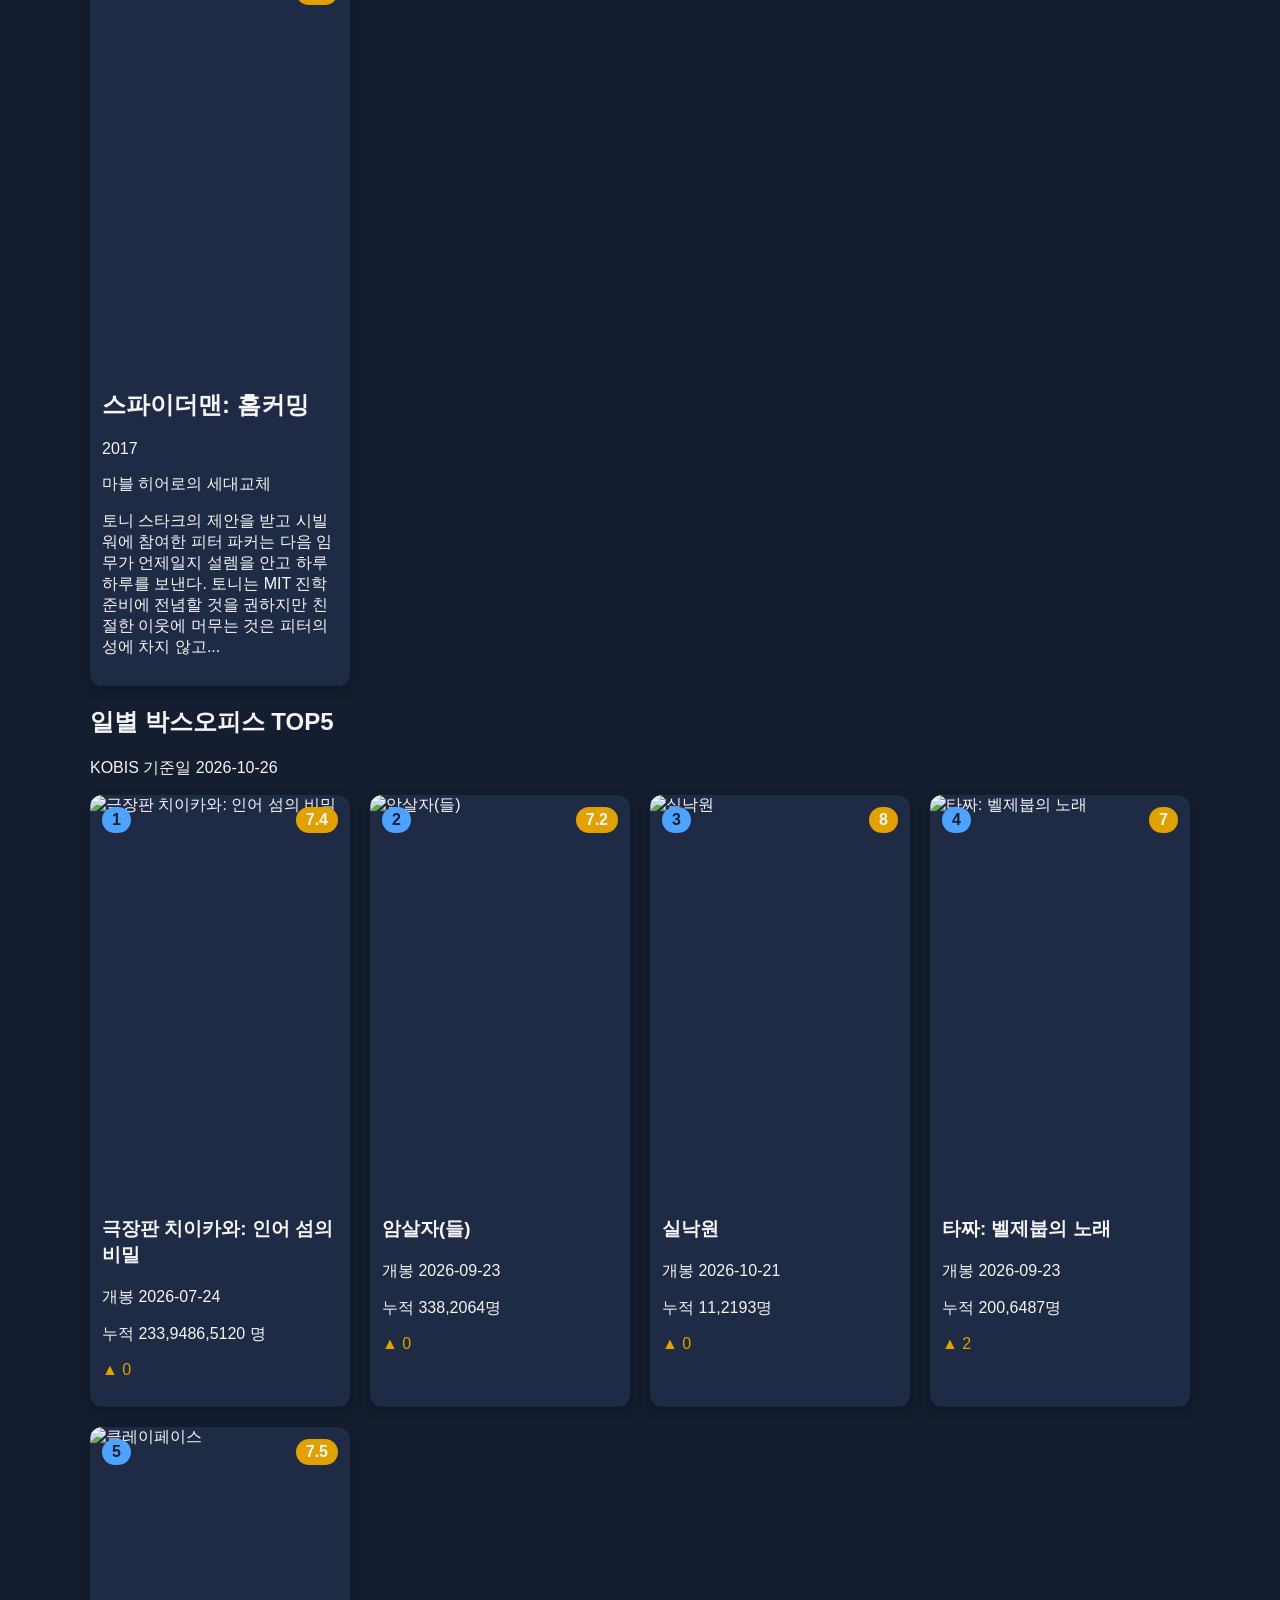
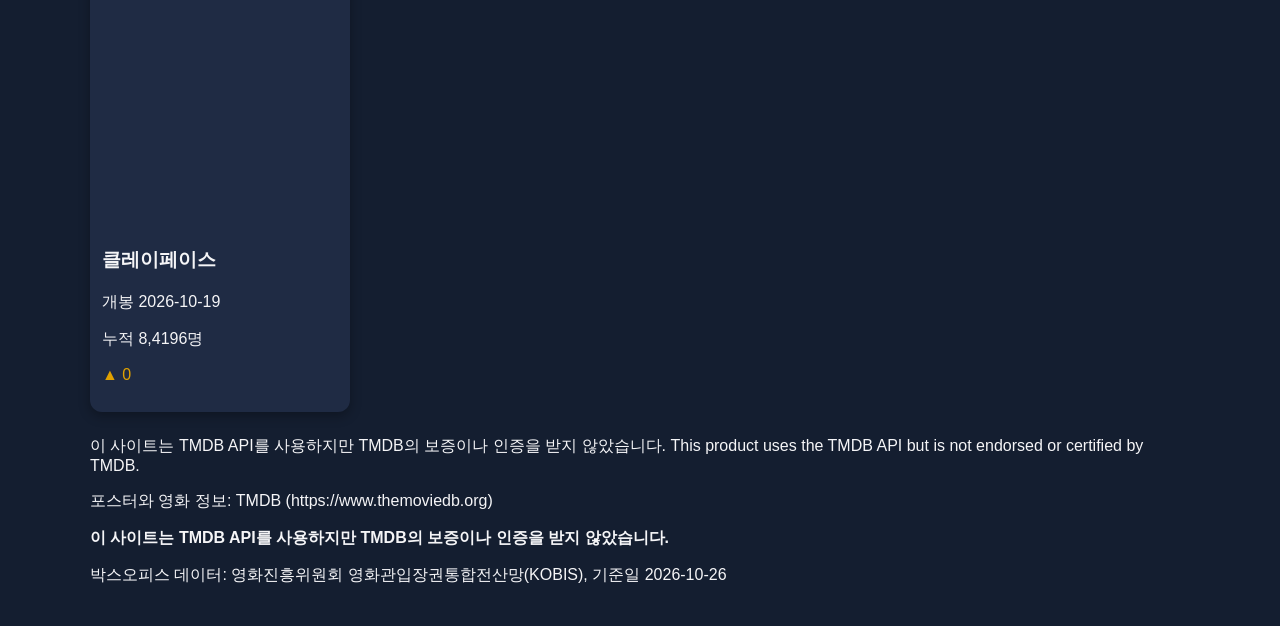
==== commit 5e05881f: "hw1 제출" ====
--- a/index.html
+++ b/index.html
@@ -34,12 +34,11 @@
     <div class="board">
       <article class="card">  
         <img class="poster" 
-          src="https://media.themoviedb.org/t/p/w600_and_h900_face/mt6uZzy7DAsncHlGGzMsyNgLR6v.jpg" 
+          src="https://image.tmdb.org/t/p/w342/8mLepBa5l591xFidRpn65xV7hb4.jpg" 
           alt="스파이더맨: 브랜드 뉴 데이(2026)">
         <span class="badge">8.2</span>
         <div class="info">
-
-          <h2>스파이더맨: 브랜드 뉴 데이</h2>
+          <h3>스파이더맨: 브랜드 뉴 데이</h3>
           <p class="year">2026</p>
           <p class="overview">새로운 스파이더맨이 등장한다!</p>
           <p>4년 전 소중한 사람들을 지키기 위해 모두의 기억에서 사라진 피터 파커. 친절한 이웃 스파이더맨으로서 뉴욕을 지키며 고독한 삶을 살아가던 피터는 어느 날, 예상치 못한 DNA 변이로 인해 통제 불가능한 힘에 사로잡히게 되는데...</p>
@@ -106,65 +105,65 @@
 
   <section id="boxoffice">
     <h2>일별 박스오피스 TOP5</h2>
-    <p class="basis">KOBIS 기준일 2026-10-14</p>
+    <p class="basis">KOBIS 기준일 2026-10-26</p>
     <div class="board">
       <article class="card">
-        <img class="poster" src="https://media.themoviedb.org/t/p/w600_and_h900_face/mt6uZzy7DAsncHlGGzMsyNgLR6v.jpg" alt="스파이더맨: 브랜드 뉴 데이 포스터">
+        <img class="poster" src="https://image.tmdb.org/t/p/w342/5TMyytCI5Pfc9c1eNsljiCdiB05.jpg" alt="극장판 치이카와: 인어 섬의 비밀">
         <span class="rank">1</span>
-        <span class="badge">8.5</span>
+        <span class="badge">7.4</span>
         <div class="info">
-          <h3>스파이더맨: 브랜드 뉴 데이</h3>
-          <p class="year">개봉 2026-07-29</p>
-          <p class="audience">누적 1036.4928명</p>
+          <h3>극장판 치이카와: 인어 섬의 비밀</h3>
+          <p class="year">개봉 2026-07-24</p>
+          <p class="audience">누적 233,9486,5120 명</p>
+          <p class="change up">0</p>
+        </div>
+      </article>
+
+      <article class="card">
+        <img class="poster" src="https://image.tmdb.org/t/p/w342/c55ijsOdntj6P25vDwHLdgsBpmV.jpg" alt="암살자(들)">
+        <span class="rank">2</span>
+        <span class="badge">7.2</span>
+        <div class="info">
+          <h3>암살자(들)</h3>
+          <p class="year">개봉 2026-09-23</p>
+          <p class="audience">누적 338,2064명</p>
+          <p class="change up">0</p>
+        </div>
+      </article>
+
+      <article class="card">
+        <img class="poster" src="https://image.tmdb.org/t/p/w342/8Qybglcd5IqksU7rNRvpvodtrpQ.jpg" alt="실낙원">
+        <span class="rank">3</span>
+        <span class="badge">8</span>
+        <div class="info">
+          <h3>실낙원</h3>
+          <p class="year">개봉 2026-10-21</p>
+          <p class="audience">누적 11,2193명</p>
+          <p class="change up">0</p>
+        </div>
+      </article>
+
+      <article class="card">
+        <img class="poster" src="https://image.tmdb.org/t/p/w342/ueigb5zra1tj6FTK9yhh2P33P9B.jpg" alt="타짜: 벨제붑의 노래">
+        <span class="rank">4</span>
+        <span class="badge">7</span>
+        <div class="info">
+          <h3>타짜: 벨제붑의 노래</h3>
+          <p class="year">개봉 2026-09-23</p>
+          <p class="audience">누적 200,6487명</p>
           <p class="change up">2</p>
         </div>
       </article>
 
       <article class="card">
-        <img class="poster" src="https://media.themoviedb.org/t/p/w600_and_h900_face/z7ilT5rNN9kDo8JZmgyhM6ej2xv.jpg" alt="어벤져스: 엔드게임 포스터">
-        <span class="rank">2</span>
-        <span class="badge">8.2</span>
+        <img class="poster" src="https://image.tmdb.org/t/p/w342/LSGpoSAlitss0KOvVakkeUToZo.jpg" alt="클레이페이스">
+        <span class="rank">5</span>
+        <span class="badge">7.5</span>
         <div class="info">
-          <h3>어벤져스: 엔드게임</h3>
-          <p class="year">개봉 2019-04-24</p>
-          <p class="audience">누적 82,9178명</p>
-          <p class="change up">2</p>
-        </div>
-      </article>
-
-      <article class="card">
-        <img class="poster" src="https://media.themoviedb.org/t/p/w600_and_h900_face/kmP6viwzcEkZeoi1LaVcQemcvZh.jpg" alt="어벤져스: 인피니티 워 포스터">
-        <span class="rank">3</span>
-        <span class="badge">8.2</span>
-        <div class="info">
-          <h3>어벤져스: 인피니티 워</h3>
-          <p class="year">개봉 2018-04-26</p>
-          <p class="audience">누적 72,8516명</p>
-          <p class="change up">2</p>
-        </div>
-      </article>
-
-      <article class="card">
-        <img class="poster" src="https://media.themoviedb.org/t/p/w600_and_h900_face/hjki9weYYVABvkpZbX5jBOmKXXv.jpg" alt="스파이더맨: 홈커밍 포스터">
-        <span class="rank">4</span>
-        <span class="badge">7.3</span>
-        <div class="info">
-          <h3>스파이더맨: 홈커밍</h3>
-          <p class="year">개봉 2017-07-05</p>
-          <p class="audience">누적 35,8048명</p>
-          <p class="change up">2</p>
-        </div>
-      </article>
-
-      <article class="card">
-        <img class="poster" src="https://image.tmdb.org/t/p/w342/https://media.themoviedb.org/t/p/w600_and_h900_face/ziReGUV3xURsWmcmsn2GOunPc0L.jpg" alt="아이언맨 포스터">
-        <span class="rank">1</span>
-        <span class="badge">7.8</span>
-        <div class="info">
-          <h3>아이언맨</h3>
-          <p class="year">개봉 2008-04-30</p>
-          <p class="audience">누적 35,5742명</p>
-          <p class="change up">2</p>
+          <h3>클레이페이스</h3>
+          <p class="year">개봉 2026-10-19</p>
+          <p class="audience">누적 8,4196명</p>
+          <p class="change up">0</p>
         </div>
       </article>
 
@@ -174,18 +173,10 @@
 
 
  <footer>
-  <h3>
-    <p><b>이 사이트는 TMDB API를 사용하지만 TMDB의 보증이나 인증을 받지 않았습니다.</b><br></h3>
-    <p>This product uses the TMDB API but is not endorsed or certified by TMDB</p>
-    <p>포스터와 영화 정보 TMDB <br>
-      스파이더맨: 브랜드 뉴 데이 (https://www.themoviedb.org/movie/969681-spider-man-brand-new-day?language=ko)<br>
-      스파이더맨: 홈커밍 (https://www.themoviedb.org/movie/315635-spider-man-homecoming?language=ko-KR)<br>
-      아이언맨 (https://www.themoviedb.org/movie/1726-iron-man?language=ko-KR)<br>
-      어벤져스: 엔드게임 (https://www.themoviedb.org/movie/299534-avengers-endgame?language=ko-KR)<br>
-      어벤져스: 인피니티 워 (https://www.themoviedb.org/movie/299536-avengers-infinity-war?language=ko-KR)<br>
-    </p>
-
-    <p>박스오피스 데이터: 영화진흥위원회 영화관입장권통합전산망(KOBIS), 기준일 YYYY-MM-DD</p>
+  <p>이 사이트는 TMDB API를 사용하지만 TMDB의 보증이나 인증을 받지 않았습니다.
+  This product uses the TMDB API but is not endorsed or certified by TMDB.</p>
+  <p>포스터와 영화 정보: TMDB (https://www.themoviedb.org)</p>    <p><b>이 사이트는 TMDB API를 사용하지만 TMDB의 보증이나 인증을 받지 않았습니다.</b><br>
+  <p>박스오피스 데이터: 영화진흥위원회 영화관입장권통합전산망(KOBIS), 기준일 2026-10-26</p>
  </footer>
 </body>
 </html>
--- a/style.css
+++ b/style.css
@@ -1,7 +1,24 @@
+ :root { 
+  --bg: #141e30; 
+  --surface: #1f2b44; 
+  --text: #f5f5f7; 
+  --accent: #4da3ff; 
+  --warn: #ff5a5f; 
+  --font-title: "Black Han Sans", sans-serif; 
+  --font-body: "Noto Sans KR", sans-serif; 
+  --gap: 20px; 
+}
+ 
+ 
+ 
  body { 
     background: var(--bg); 
-    color: var(--text); 
+    min-height: 100vh; 
+    box-sizing: border-box; 
+    margin: 0; 
+    padding: 16px; 
     font-family: var(--font-body); 
+    color: var(--text);
 }
 
 .change.up::before { content: "▲"; }
@@ -15,16 +32,6 @@
   background: linear-gradient(135deg, var(--accent), var(--surface));
 }
 
-:root {
- --bg: #141e30;
- --surface: #1f2b44;
- --text: #f5f5f7;
- --accent: #4da3ff;
- --warn: #ff5a5f;
- --font-title: "Black Han Sans", sans-serif;
- --font-body: "Noto Sans KR", sans-serif;
- --gap: 20px;
-}
 
 .rank{
     position: absolute; 
@@ -96,8 +103,183 @@
 
  .board { 
     display: grid; 
+    grid-template-columns: repeat(auto-fit, minmax(200px, 1fr)); 
+    gap: var(--gap); 
+}:root { 
+  --bg: #141e30; 
+  --surface: #1f2b44; 
+  --text: #f5f5f7; 
+  --accent: #4da3ff; 
+  --warn: #e0a101; 
+  --font-title: "Black Han Sans", sans-serif; 
+  --font-body: "Noto Sans KR", sans-serif; 
+  --gap: 20px; 
+} 
+
+
+body { 
+    background: var(--bg); 
+    min-height: 100vh; 
+    box-sizing: border-box; 
+    margin: 0; 
+    padding: 16px; 
+    font-family: var(--font-body); 
+    color: var(--text);
+}
+
+main, .top, .hero, footer { 
+    max-width: 1100px; 
+    margin: 0 auto 24px; 
+}
+
+.top { 
+    display: flex; 
+    justify-content: space-between; 
+    align-items: center; 
+}
+
+nav ul { 
+    display: flex; 
+    flex-direction: column; 
+    gap: 8px; 
+    list-style: none; 
+    margin: 0; 
+    padding: 0; 
+}
+
+nav a { 
+    color: var(--text); 
+    text-decoration: none; 
+}
+
+.hero { 
+    background-image: linear-gradient(rgba(0,0,0,0.6), rgba(0,0,0,0.6)), url("https://image.tmdb.org/t/p/w1280/mMtUybQ6hL24FXo0F3Z4j2KG7kZ.jpg"); 
+    background-size: cover; 
+    background-position: center; 
+    min-height: 40vh; 
+    padding: 24px; 
+    box-sizing: border-box; 
+    color: var(--text);
+    border-radius: 12px; 
+    display: flex; 
+    flex-direction: column; 
+    justify-content: center; 
+}
+
+.board { 
+    display: grid; 
     grid-template-columns: repeat(auto-fit, minmax(240px, 1fr)); 
+    gap: var(--gap);
+}
+
+.card { 
+    position: relative; 
+    transition: transform 0.3s, box-shadow 0.3s; 
+    border-radius: 12px; 
+    overflow: hidden; 
+    box-shadow: 0 4px 12px rgba(0,0,0,0.3); 
+    background: var(--surface);
+    color: var(--text);
+}
+
+.card:hover { 
+    transform: translateY(-8px); 
+    box-shadow: 0 12px 32px rgba(255,193,7,0.6);
+}
+
+.info { 
+    padding: 12px; 
+}
+
+.poster { 
+    width: 100%; 
+    display: block; 
+    aspect-ratio: 2 / 3; 
+    object-fit: cover; 
+}
+
+.badge { 
+    position: absolute; 
+    animation: pulse 2s infinite; 
+    top: 12px; 
+    right: 12px; 
+    background: var(--warn);
+    color: var(--text);
+    padding: 4px 10px; 
+    border-radius: 999px; 
+    font-weight: bold; 
+}
+
+.rank {
+    position: absolute;
+    top: 12px;
+    left: 12px;
+    background: var(--accent);
+    color: var(--bg);
+    padding: 4px 10px;
+    border-radius: 999px;
+    font-weight: bold;
+}
+
+.change.up::before { content: "▲ "; }
+.change.down::before { content: "▼ "; }
+.change.new::before { content: "NEW "; }
+
+.change.up, .change.new { color: var(--warn); }
+.change.down { color: var(--accent); }
+
+.card.no-poster .poster-fallback {
+    aspect-ratio: 2 / 3;
+    display: flex; align-items: center; justify-content: center;
+    font-size: 5rem; font-family: var(--font-title);
+    background: linear-gradient(135deg, var(--accent), var(--surface));
+}
+
+h1, footer { 
+    color: var(--text);
+}
+
+.detail-page {
+    background-image: linear-gradient(rgba(0, 0, 0, 0.75), rgba(0, 0, 0, 0.75)), url("https://image.tmdb.org/t/p/w1280/mMtUybQ6hL24FXo0F3Z4j2KG7kZ.jpg");
+    background-size: cover; 
+    min-height: 100vh;
+}
+
+.detail { 
+    display: grid; 
+    grid-template-columns: 1fr; 
     gap: var(--gap); 
+}
+
+.detail img {
+    width: 100%;
+}
+
+@keyframes pulse { 
+    0%, 100% { transform: scale(1); } 
+    50% { transform: scale(1.15); } 
+}
+
+@media (min-width: 600px) { 
+    nav ul { 
+        flex-direction: row; 
+        gap: var(--gap);
+    }
+    .detail { 
+        grid-template-columns: 1fr 2fr;
+    }
+    .detail img { 
+        width: 100%;
+    }
+}
+
+@media (min-width: 1024px) { 
+    .hero { 
+        min-height: 60vh; 
+    } 
+    .hero h2 { 
+        font-size: 3rem; 
+    } 
 }
 
  .hero {
@@ -105,12 +287,19 @@
      url("https://image.tmdb.org/t/p/w1280/https://media.themoviedb.org/t/p/w600_and_h900_face/https://media.themoviedb.org/t/p/w600_and_h900_face/https://media.themoviedb.org/t/p/w600_and_h900_face/5aHoACZhLJR95uQN4Hd2k6swUZq.jpg");
      background-size: cover; background-position: center; min-height: 40vh; padding: 24px; box-sizing:
      border-box; color: #fff; border-radius: 12px; display: flex; flex-direction: column; justify-content: center;
-     max-width: 1280px; margin: 0 auto 24px;
- }
-
- main{
+     max-width: 1100px; margin: 0 auto 24px;
+ }
+
+ main {
     max-width: 1100px; margin: 0 auto 24px;
  }
+
+
+
+
+
+
+
 
  @media (min-width: 600px) { nav ul { flex-direction: row; gap: 20px; } }
  @media (min-width: 1024px) { .hero { min-height: 60vh; } .hero h2 { font-size: 3rem; } }
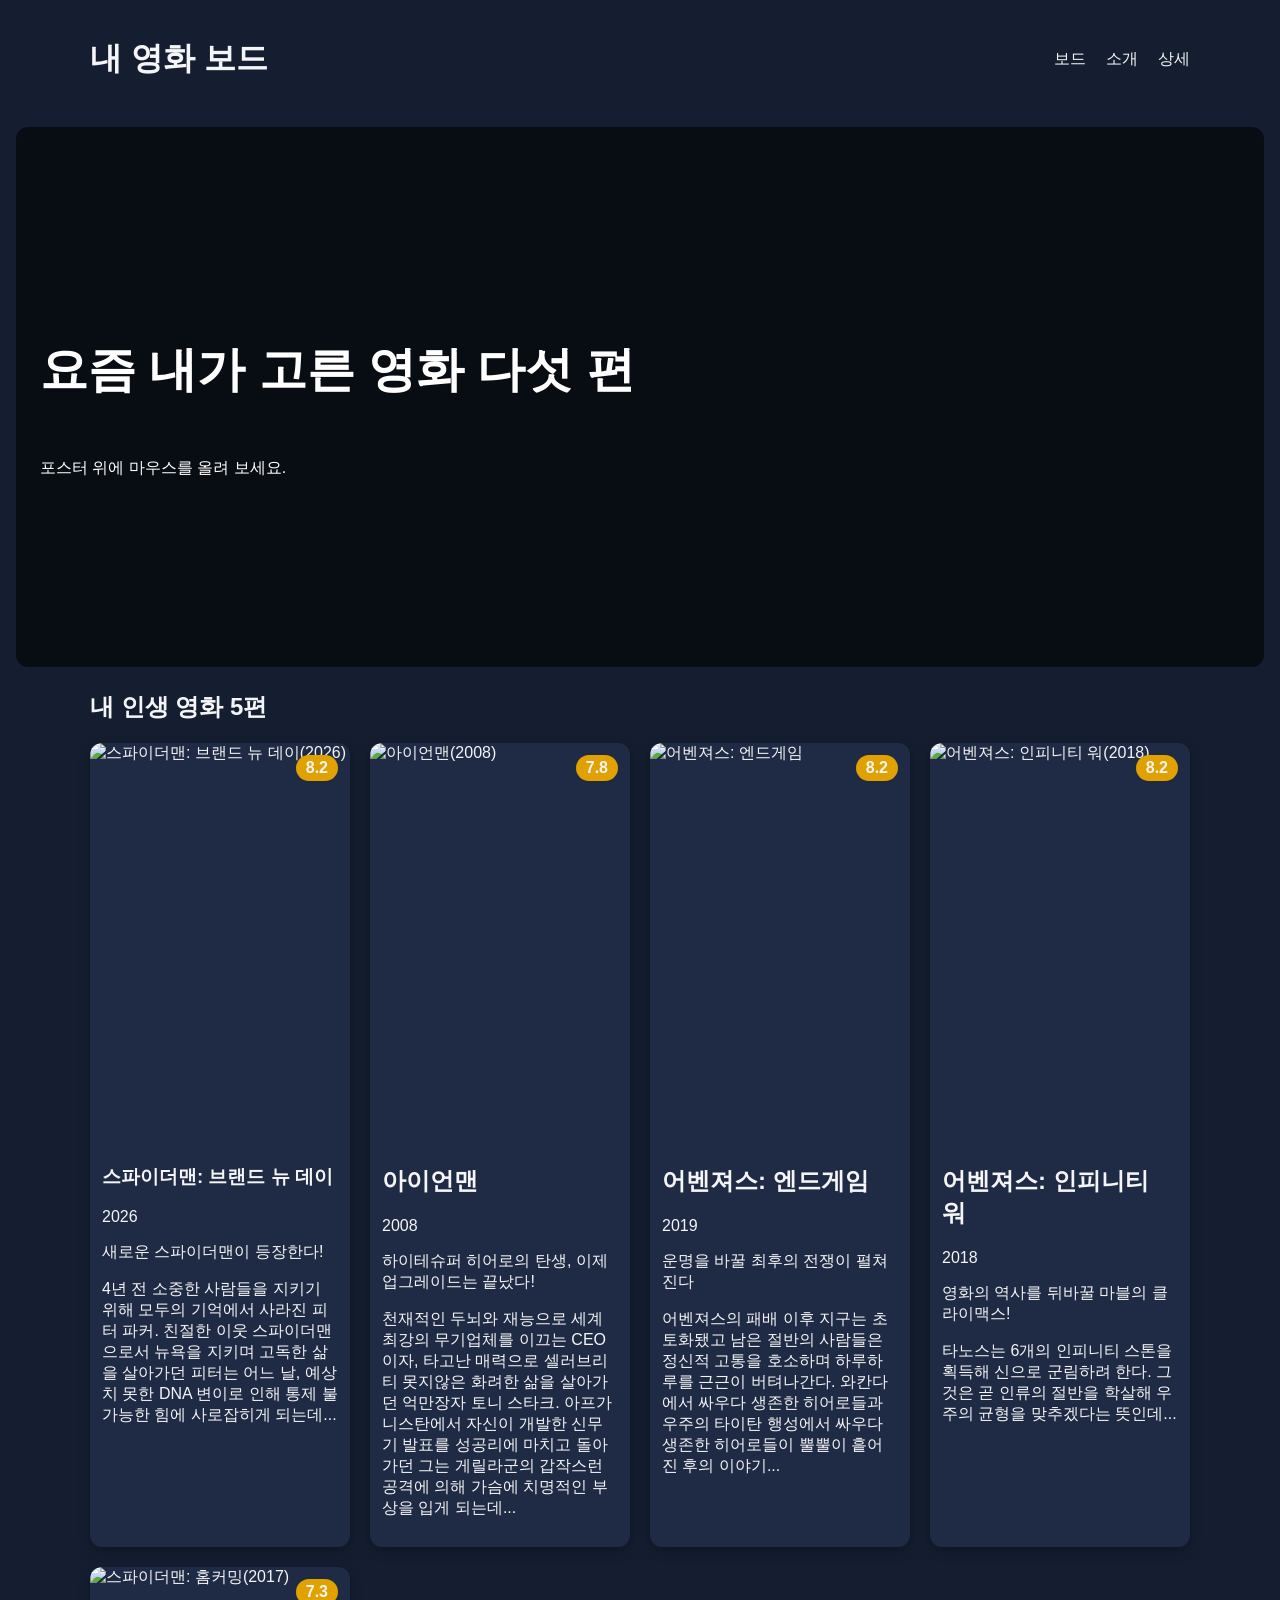
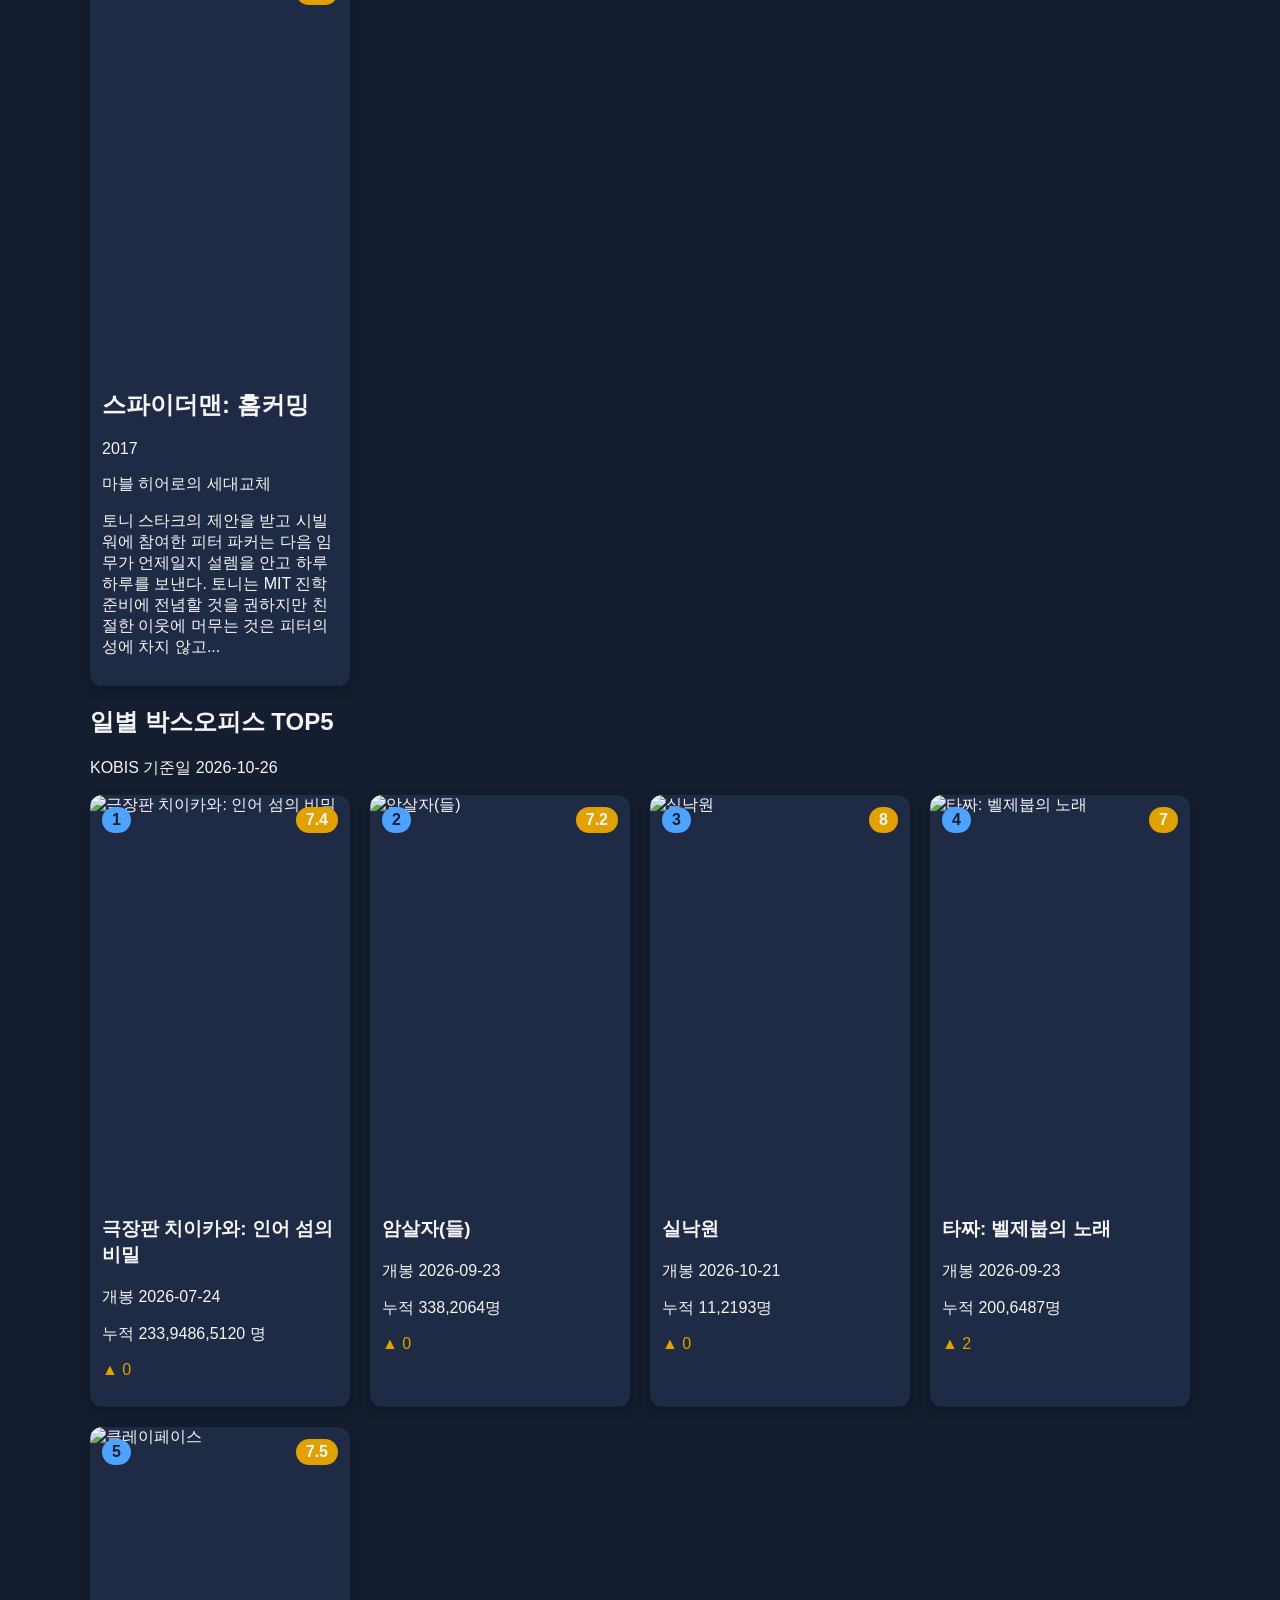
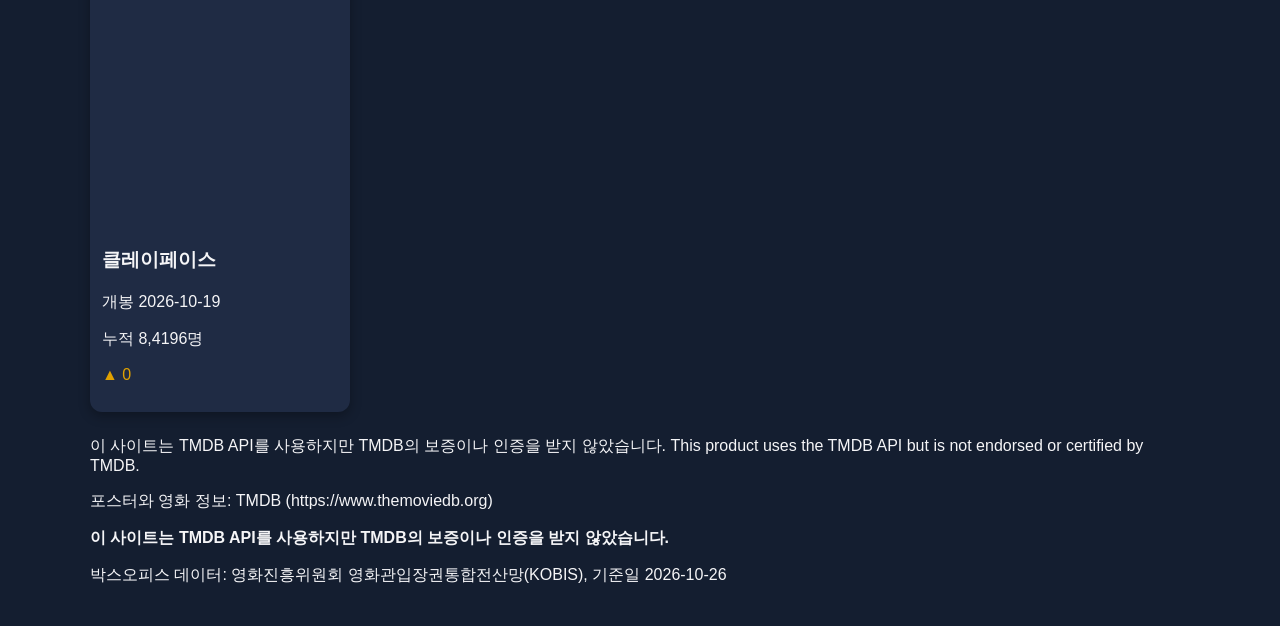
==== commit 680401e3: "end" ====
--- a/index.html
+++ b/index.html
@@ -5,10 +5,12 @@
   <meta charset="UTF-8">
   <meta name="viewport" content="width=device-width, initial-scale=1.0">
   <title>내 영화 보드</title>
-    <link rel="preconnect" href="https://fonts.googleapis.com">
-    <link rel="preconnect" href="https://fonts.gstatic.com" crossorigin>
-    <link href="https://fonts.googleapis.com/css2?family=Black+Han+Sans&family=Nanum+Gothic:wght@400;700;800&family=Racing+Sans+One&display=swap" rel="stylesheet">
-    <link rel="stylesheet" href="style.css">
+  <link rel="preconnect" href="https://fonts.googleapis.com">
+  <link rel="preconnect" href="https://fonts.gstatic.com" crossorigin>
+  <link
+    href="https://fonts.googleapis.com/css2?family=Black+Han+Sans&family=Nanum+Gothic:wght@400;700;800&family=Racing+Sans+One&display=swap"
+    rel="stylesheet">
+  <link rel="stylesheet" href="style.css">
 </head>
 
 
@@ -28,155 +30,157 @@
     <p>포스터 위에 마우스를 올려 보세요.</p>
   </section>
 
- <main>
-  <section id="mine">
-    <h2>내 인생 영화 5편</h2>
-    <div class="board">
-      <article class="card">  
-        <img class="poster" 
-          src="https://image.tmdb.org/t/p/w342/8mLepBa5l591xFidRpn65xV7hb4.jpg" 
-          alt="스파이더맨: 브랜드 뉴 데이(2026)">
-        <span class="badge">8.2</span>
-        <div class="info">
-          <h3>스파이더맨: 브랜드 뉴 데이</h3>
-          <p class="year">2026</p>
-          <p class="overview">새로운 스파이더맨이 등장한다!</p>
-          <p>4년 전 소중한 사람들을 지키기 위해 모두의 기억에서 사라진 피터 파커. 친절한 이웃 스파이더맨으로서 뉴욕을 지키며 고독한 삶을 살아가던 피터는 어느 날, 예상치 못한 DNA 변이로 인해 통제 불가능한 힘에 사로잡히게 되는데...</p>
-        </div>
-      </article>
+  <main>
+    <section id="mine">
+      <h2>내 인생 영화 5편</h2>
+      <div class="board">
+        <article class="card">
+          <img class="poster" src="https://media.themoviedb.org/t/p/w600_and_h900_face/mt6uZzy7DAsncHlGGzMsyNgLR6v.jpg"
+            alt="스파이더맨: 브랜드 뉴 데이(2026)">
+          <span class="badge">8.2</span>
+          <div class="info">
+            <h3>스파이더맨: 브랜드 뉴 데이</h3>
+            <p class="year">2026</p>
+            <p class="overview">새로운 스파이더맨이 등장한다!</p>
+            <p>4년 전 소중한 사람들을 지키기 위해 모두의 기억에서 사라진 피터 파커. 친절한 이웃 스파이더맨으로서 뉴욕을 지키며 고독한 삶을 살아가던 피터는 어느 날, 예상치 못한 DNA 변이로 인해
+              통제 불가능한 힘에 사로잡히게 되는데...</p>
+          </div>
+        </article>
 
-      <article class="card">    
-        <img class="poster" 
-          src="https://media.themoviedb.org/t/p/w600_and_h900_face/ziReGUV3xURsWmcmsn2GOunPc0L.jpg" 
-          alt="아이언맨(2008)">
-        <span class="badge">7.8</span>
-        <div class="info">
+        <article class="card">
+          <img class="poster" src="https://media.themoviedb.org/t/p/w600_and_h900_face/ziReGUV3xURsWmcmsn2GOunPc0L.jpg"
+            alt="아이언맨(2008)">
+          <span class="badge">7.8</span>
+          <div class="info">
 
-          <h2>아이언맨</h2>
-          <p class="year">2008</p>
-          <p class="overview">하이테슈퍼 히어로의 탄생, 이제 업그레이드는 끝났다!</p>
-          <p>천재적인 두뇌와 재능으로 세계 최강의 무기업체를 이끄는 CEO이자, 타고난 매력으로 셀러브리티 못지않은 화려한 삶을 살아가던 억만장자 토니 스타크. 아프가니스탄에서 자신이 개발한 신무기 발표를 성공리에 마치고 돌아가던 그는 게릴라군의 갑작스런 공격에 의해 가슴에 치명적인 부상을 입게 되는데...</p>
-        </div>
-      </article>
+            <h2>아이언맨</h2>
+            <p class="year">2008</p>
+            <p class="overview">하이테슈퍼 히어로의 탄생, 이제 업그레이드는 끝났다!</p>
+            <p>천재적인 두뇌와 재능으로 세계 최강의 무기업체를 이끄는 CEO이자, 타고난 매력으로 셀러브리티 못지않은 화려한 삶을 살아가던 억만장자 토니 스타크. 아프가니스탄에서 자신이 개발한 신무기
+              발표를 성공리에 마치고 돌아가던 그는 게릴라군의 갑작스런 공격에 의해 가슴에 치명적인 부상을 입게 되는데...</p>
+          </div>
+        </article>
 
-      <article class="card">    
-        <img class="poster" 
-          src="https://media.themoviedb.org/t/p/w600_and_h900_face/z7ilT5rNN9kDo8JZmgyhM6ej2xv.jpg" 
-          alt="어벤져스: 엔드게임">
-        <span class="badge">8.2</span>
-        <div class="info">
+        <article class="card">
+          <img class="poster" src="https://media.themoviedb.org/t/p/w600_and_h900_face/z7ilT5rNN9kDo8JZmgyhM6ej2xv.jpg"
+            alt="어벤져스: 엔드게임">
+          <span class="badge">8.2</span>
+          <div class="info">
 
-          <h2>어벤져스: 엔드게임</h2>
-          <p class="year">2019</p>
-          <p class="overview">운명을 바꿀 최후의 전쟁이 펼쳐진다</p>
-          <p>어벤져스의 패배 이후 지구는 초토화됐고 남은 절반의 사람들은 정신적 고통을 호소하며 하루하루를 근근이 버텨나간다. 와칸다에서 싸우다 생존한 히어로들과 우주의 타이탄 행성에서 싸우다 생존한 히어로들이 뿔뿔이 흩어진 후의 이야기...</p>
-        </div>
-      </article>
+            <h2>어벤져스: 엔드게임</h2>
+            <p class="year">2019</p>
+            <p class="overview">운명을 바꿀 최후의 전쟁이 펼쳐진다</p>
+            <p>어벤져스의 패배 이후 지구는 초토화됐고 남은 절반의 사람들은 정신적 고통을 호소하며 하루하루를 근근이 버텨나간다. 와칸다에서 싸우다 생존한 히어로들과 우주의 타이탄 행성에서 싸우다 생존한
+              히어로들이 뿔뿔이 흩어진 후의 이야기...</p>
+          </div>
+        </article>
 
-      <article class="card">    
-        <img class="poster" 
-          src="https://media.themoviedb.org/t/p/w600_and_h900_face/kmP6viwzcEkZeoi1LaVcQemcvZh.jpg" 
-          alt="어벤져스: 인피니티 워(2018)">
-        <span class="badge">8.2</span>
-        <div class="info">
+        <article class="card">
+          <img class="poster" src="https://media.themoviedb.org/t/p/w600_and_h900_face/kmP6viwzcEkZeoi1LaVcQemcvZh.jpg"
+            alt="어벤져스: 인피니티 워(2018)">
+          <span class="badge">8.2</span>
+          <div class="info">
 
-          <h2>어벤져스: 인피니티 워</h2>
-          <p class="year">2018</p>
-          <p class="overview">영화의 역사를 뒤바꿀 마블의 클라이맥스!</p>
-          <p>타노스는 6개의 인피니티 스톤을 획득해 신으로 군림하려 한다. 그것은 곧 인류의 절반을 학살해 우주의 균형을 맞추겠다는 뜻인데...</p>
-        </div>
-      </article>
+            <h2>어벤져스: 인피니티 워</h2>
+            <p class="year">2018</p>
+            <p class="overview">영화의 역사를 뒤바꿀 마블의 클라이맥스!</p>
+            <p>타노스는 6개의 인피니티 스톤을 획득해 신으로 군림하려 한다. 그것은 곧 인류의 절반을 학살해 우주의 균형을 맞추겠다는 뜻인데...</p>
+          </div>
+        </article>
 
-      <article class="card">    
-        <img class="poster" 
-          src="https://media.themoviedb.org/t/p/w600_and_h900_face/hjki9weYYVABvkpZbX5jBOmKXXv.jpg" 
-          alt="스파이더맨: 홈커밍(2017)">
-        <span class="badge">7.3</span>
-        <div class="info">
+        <article class="card">
+          <img class="poster" src="https://media.themoviedb.org/t/p/w600_and_h900_face/hjki9weYYVABvkpZbX5jBOmKXXv.jpg"
+            alt="스파이더맨: 홈커밍(2017)">
+          <span class="badge">7.3</span>
+          <div class="info">
 
-          <h2>스파이더맨: 홈커밍</h2>
-          <p class="year">2017</p>
-          <p class="overview">마블 히어로의 세대교체</p>
-          <p>토니 스타크의 제안을 받고 시빌 워에 참여한 피터 파커는 다음 임무가 언제일지 설렘을 안고 하루하루를 보낸다. 토니는 MIT 진학 준비에 전념할 것을 권하지만 친절한 이웃에 머무는 것은 피터의 성에 차지 않고...</p>
-        </div>
-      </article>
-    </div>
-  </section>
+            <h2>스파이더맨: 홈커밍</h2>
+            <p class="year">2017</p>
+            <p class="overview">마블 히어로의 세대교체</p>
+            <p>토니 스타크의 제안을 받고 시빌 워에 참여한 피터 파커는 다음 임무가 언제일지 설렘을 안고 하루하루를 보낸다. 토니는 MIT 진학 준비에 전념할 것을 권하지만 친절한 이웃에 머무는 것은
+              피터의 성에 차지 않고...</p>
+          </div>
+        </article>
+      </div>
+    </section>
 
-  <section id="boxoffice">
-    <h2>일별 박스오피스 TOP5</h2>
-    <p class="basis">KOBIS 기준일 2026-10-26</p>
-    <div class="board">
-      <article class="card">
-        <img class="poster" src="https://image.tmdb.org/t/p/w342/5TMyytCI5Pfc9c1eNsljiCdiB05.jpg" alt="극장판 치이카와: 인어 섬의 비밀">
-        <span class="rank">1</span>
-        <span class="badge">7.4</span>
-        <div class="info">
-          <h3>극장판 치이카와: 인어 섬의 비밀</h3>
-          <p class="year">개봉 2026-07-24</p>
-          <p class="audience">누적 233,9486,5120 명</p>
-          <p class="change up">0</p>
-        </div>
-      </article>
+    <section id="boxoffice">
+      <h2>일별 박스오피스 TOP5</h2>
+      <p class="basis">KOBIS 기준일 2026-10-26</p>
+      <div class="board">
+        <article class="card">
+          <img class="poster" src="https://image.tmdb.org/t/p/w342/5TMyytCI5Pfc9c1eNsljiCdiB05.jpg"
+            alt="극장판 치이카와: 인어 섬의 비밀">
+          <span class="rank">1</span>
+          <span class="badge">7.4</span>
+          <div class="info">
+            <h3>극장판 치이카와: 인어 섬의 비밀</h3>
+            <p class="year">개봉 2026-07-24</p>
+            <p class="audience">누적 233,9486,5120 명</p>
+            <p class="change up">0</p>
+          </div>
+        </article>
 
-      <article class="card">
-        <img class="poster" src="https://image.tmdb.org/t/p/w342/c55ijsOdntj6P25vDwHLdgsBpmV.jpg" alt="암살자(들)">
-        <span class="rank">2</span>
-        <span class="badge">7.2</span>
-        <div class="info">
-          <h3>암살자(들)</h3>
-          <p class="year">개봉 2026-09-23</p>
-          <p class="audience">누적 338,2064명</p>
-          <p class="change up">0</p>
-        </div>
-      </article>
+        <article class="card">
+          <img class="poster" src="https://image.tmdb.org/t/p/w342/c55ijsOdntj6P25vDwHLdgsBpmV.jpg" alt="암살자(들)">
+          <span class="rank">2</span>
+          <span class="badge">7.2</span>
+          <div class="info">
+            <h3>암살자(들)</h3>
+            <p class="year">개봉 2026-09-23</p>
+            <p class="audience">누적 338,2064명</p>
+            <p class="change up">0</p>
+          </div>
+        </article>
 
-      <article class="card">
-        <img class="poster" src="https://image.tmdb.org/t/p/w342/8Qybglcd5IqksU7rNRvpvodtrpQ.jpg" alt="실낙원">
-        <span class="rank">3</span>
-        <span class="badge">8</span>
-        <div class="info">
-          <h3>실낙원</h3>
-          <p class="year">개봉 2026-10-21</p>
-          <p class="audience">누적 11,2193명</p>
-          <p class="change up">0</p>
-        </div>
-      </article>
+        <article class="card">
+          <img class="poster" src="https://image.tmdb.org/t/p/w342/8Qybglcd5IqksU7rNRvpvodtrpQ.jpg" alt="실낙원">
+          <span class="rank">3</span>
+          <span class="badge">8</span>
+          <div class="info">
+            <h3>실낙원</h3>
+            <p class="year">개봉 2026-10-21</p>
+            <p class="audience">누적 11,2193명</p>
+            <p class="change up">0</p>
+          </div>
+        </article>
 
-      <article class="card">
-        <img class="poster" src="https://image.tmdb.org/t/p/w342/ueigb5zra1tj6FTK9yhh2P33P9B.jpg" alt="타짜: 벨제붑의 노래">
-        <span class="rank">4</span>
-        <span class="badge">7</span>
-        <div class="info">
-          <h3>타짜: 벨제붑의 노래</h3>
-          <p class="year">개봉 2026-09-23</p>
-          <p class="audience">누적 200,6487명</p>
-          <p class="change up">2</p>
-        </div>
-      </article>
+        <article class="card">
+          <img class="poster" src="https://image.tmdb.org/t/p/w342/ueigb5zra1tj6FTK9yhh2P33P9B.jpg" alt="타짜: 벨제붑의 노래">
+          <span class="rank">4</span>
+          <span class="badge">7</span>
+          <div class="info">
+            <h3>타짜: 벨제붑의 노래</h3>
+            <p class="year">개봉 2026-09-23</p>
+            <p class="audience">누적 200,6487명</p>
+            <p class="change up">2</p>
+          </div>
+        </article>
 
-      <article class="card">
-        <img class="poster" src="https://image.tmdb.org/t/p/w342/LSGpoSAlitss0KOvVakkeUToZo.jpg" alt="클레이페이스">
-        <span class="rank">5</span>
-        <span class="badge">7.5</span>
-        <div class="info">
-          <h3>클레이페이스</h3>
-          <p class="year">개봉 2026-10-19</p>
-          <p class="audience">누적 8,4196명</p>
-          <p class="change up">0</p>
-        </div>
-      </article>
+        <article class="card">
+          <img class="poster" src="https://image.tmdb.org/t/p/w342/LSGpoSAlitss0KOvVakkeUToZo.jpg" alt="클레이페이스">
+          <span class="rank">5</span>
+          <span class="badge">7.5</span>
+          <div class="info">
+            <h3>클레이페이스</h3>
+            <p class="year">개봉 2026-10-19</p>
+            <p class="audience">누적 8,4196명</p>
+            <p class="change up">0</p>
+          </div>
+        </article>
 
-    </div>
-  </section>
- </main>
+      </div>
+    </section>
+  </main>
 
 
- <footer>
-  <p>이 사이트는 TMDB API를 사용하지만 TMDB의 보증이나 인증을 받지 않았습니다.
-  This product uses the TMDB API but is not endorsed or certified by TMDB.</p>
-  <p>포스터와 영화 정보: TMDB (https://www.themoviedb.org)</p>    <p><b>이 사이트는 TMDB API를 사용하지만 TMDB의 보증이나 인증을 받지 않았습니다.</b><br>
-  <p>박스오피스 데이터: 영화진흥위원회 영화관입장권통합전산망(KOBIS), 기준일 2026-10-26</p>
- </footer>
+  <footer>
+    <p>이 사이트는 TMDB API를 사용하지만 TMDB의 보증이나 인증을 받지 않았습니다.
+      This product uses the TMDB API but is not endorsed or certified by TMDB.</p>
+    <p>포스터와 영화 정보: TMDB (https://www.themoviedb.org)</p>
+    <p><b>이 사이트는 TMDB API를 사용하지만 TMDB의 보증이나 인증을 받지 않았습니다.</b><br>
+    <p>박스오피스 데이터: 영화진흥위원회 영화관입장권통합전산망(KOBIS), 기준일 2026-10-26</p>
+  </footer>
 </body>
-</html>
+
+</html>
--- a/style.css
+++ b/style.css
@@ -103,7 +103,7 @@
 
  .board { 
     display: grid; 
-    grid-template-columns: repeat(auto-fit, minmax(200px, 1fr)); 
+    grid-template-columns: repeat(auto-fit, minmax(240px, 1fr)); 
     gap: var(--gap); 
 }:root { 
   --bg: #141e30; 
@@ -287,7 +287,7 @@
      url("https://image.tmdb.org/t/p/w1280/https://media.themoviedb.org/t/p/w600_and_h900_face/https://media.themoviedb.org/t/p/w600_and_h900_face/https://media.themoviedb.org/t/p/w600_and_h900_face/5aHoACZhLJR95uQN4Hd2k6swUZq.jpg");
      background-size: cover; background-position: center; min-height: 40vh; padding: 24px; box-sizing:
      border-box; color: #fff; border-radius: 12px; display: flex; flex-direction: column; justify-content: center;
-     max-width: 1100px; margin: 0 auto 24px;
+     max-width: 1280px; margin: 0 auto 24px;
  }
 
  main {
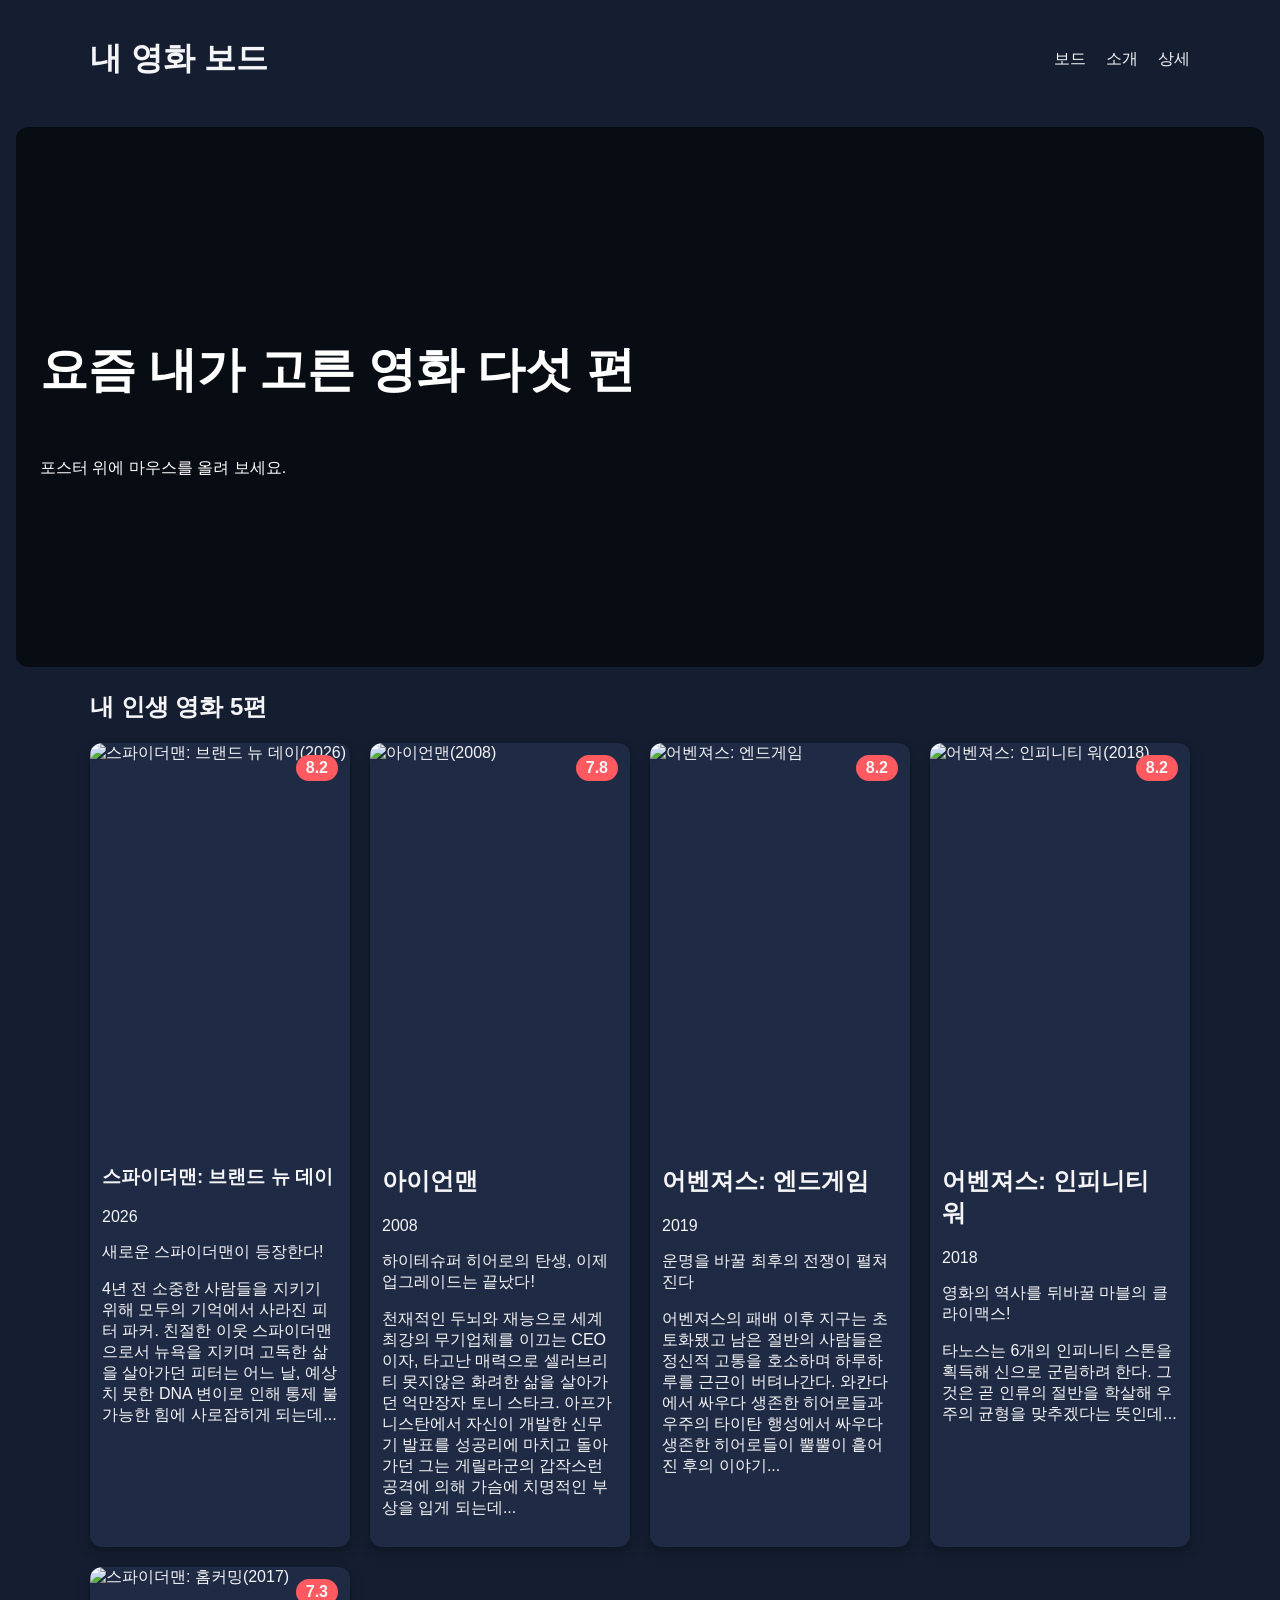
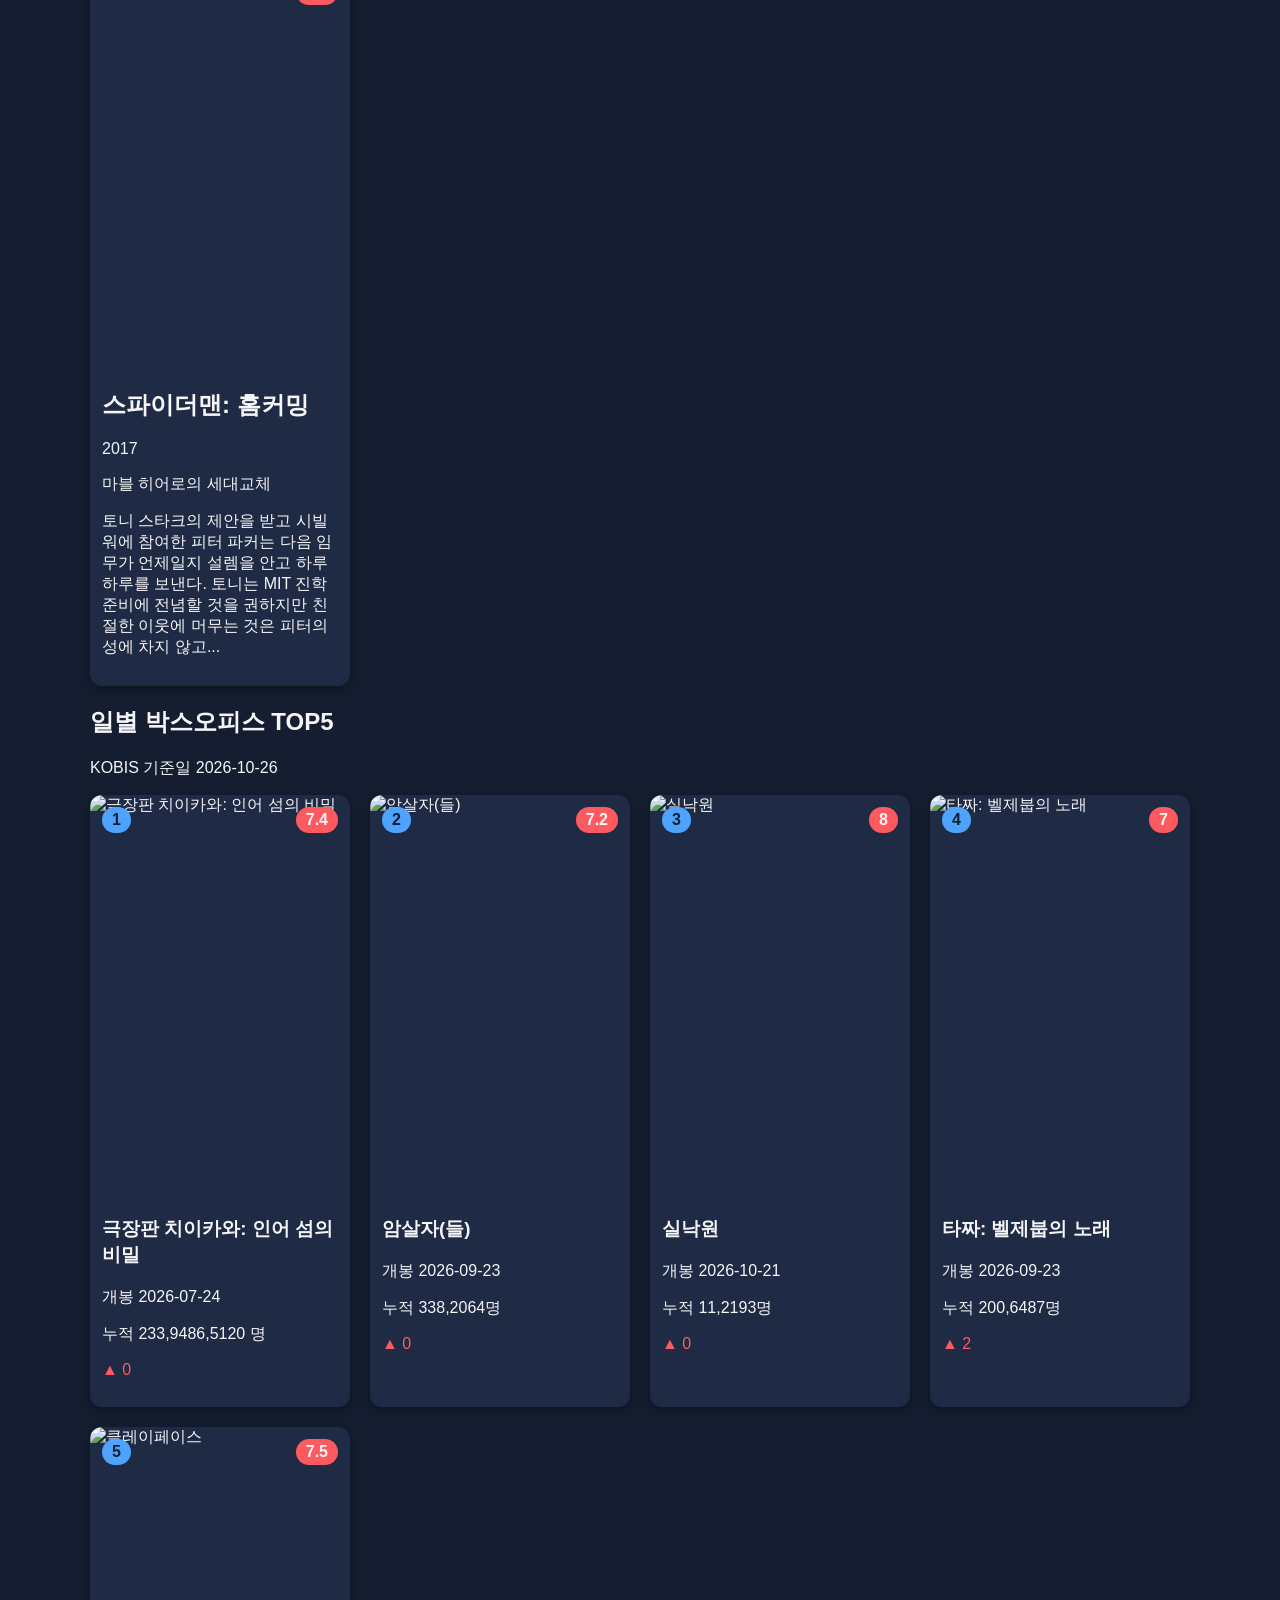
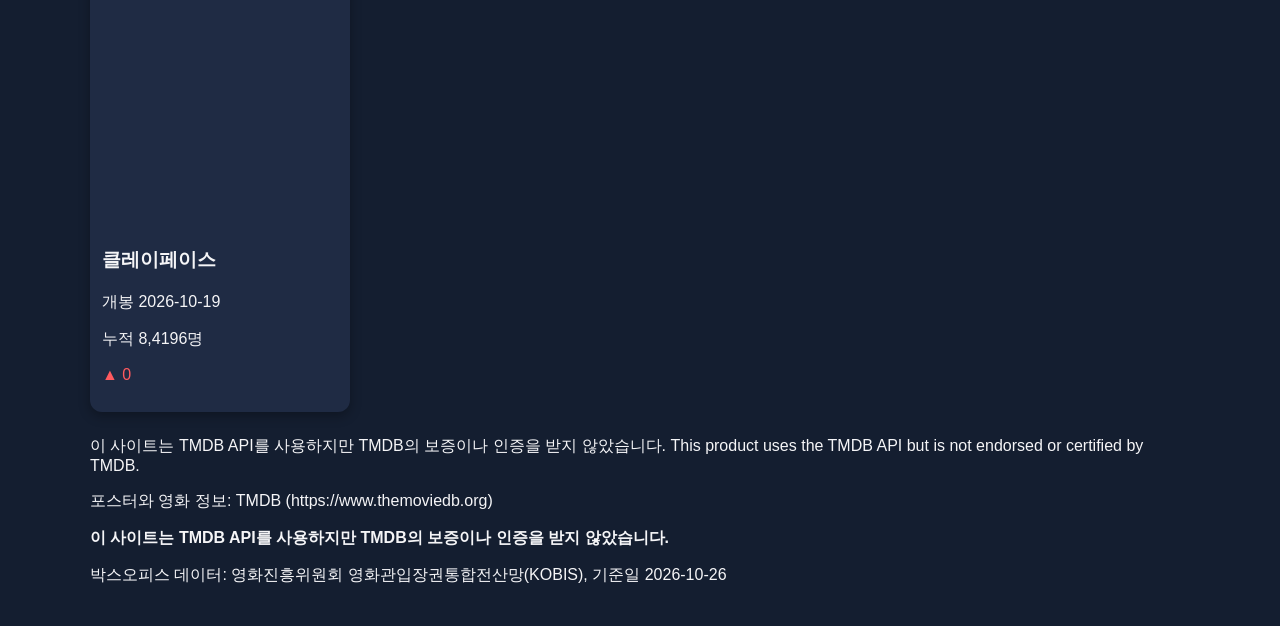
==== commit f5f772b7: "hw1 제출" ====
--- a/index.html
+++ b/index.html
@@ -1,5 +1,7 @@
 <!DOCTYPE html>
 <html lang="ko">
+
+
 
 <head>
   <meta charset="UTF-8">
@@ -12,6 +14,8 @@
     rel="stylesheet">
   <link rel="stylesheet" href="style.css">
 </head>
+
+
 
 
 <body>
@@ -29,6 +33,8 @@
     <h2>요즘 내가 고른 영화 다섯 편</h2>
     <p>포스터 위에 마우스를 올려 보세요.</p>
   </section>
+
+
 
   <main>
     <section id="mine">
@@ -104,6 +110,9 @@
       </div>
     </section>
 
+
+
+    
     <section id="boxoffice">
       <h2>일별 박스오피스 TOP5</h2>
       <p class="basis">KOBIS 기준일 2026-10-26</p>
--- a/style.css
+++ b/style.css
@@ -1,213 +1,225 @@
- :root { 
-  --bg: #141e30; 
-  --surface: #1f2b44; 
-  --text: #f5f5f7; 
-  --accent: #4da3ff; 
-  --warn: #ff5a5f; 
-  --font-title: "Black Han Sans", sans-serif; 
-  --font-body: "Noto Sans KR", sans-serif; 
-  --gap: 20px; 
-}
- 
- 
- 
- body { 
-    background: var(--bg); 
-    min-height: 100vh; 
-    box-sizing: border-box; 
-    margin: 0; 
-    padding: 16px; 
-    font-family: var(--font-body); 
-    color: var(--text);
-}
-
-.change.up::before { content: "▲"; }
-.change.down::before { content: "▼"; }
-.change.new::before { content: "NEW"; }
+:root {
+    --bg: #141e30;
+    --surface: #1f2b44;
+    --text: #f5f5f7;
+    --accent: #4da3ff;
+    --warn: #ff5a5f;
+    --font-title: "Black Han Sans", sans-serif;
+    --font-body: "Noto Sans KR", sans-serif;
+    --gap: 20px;
+}
+
+
+
+body {
+    background: var(--bg);
+    min-height: 100vh;
+    box-sizing: border-box;
+    margin: 0;
+    padding: 16px;
+    font-family: var(--font-body);
+    color: var(--text);
+}
+
+.change.up::before {
+    content: "▲";
+}
+
+.change.down::before {
+    content: "▼";
+}
+
+.change.new::before {
+    content: "NEW";
+}
 
 .card.no-poster .poster-fallback {
-  aspect-ratio: 2 / 3;
-  display: flex; align-items: center; justify-content: center;
-  font-size: 5rem; font-family: var(--font-title);
-  background: linear-gradient(135deg, var(--accent), var(--surface));
-}
-
-
-.rank{
-    position: absolute; 
+    aspect-ratio: 2 / 3;
+    display: flex;
+    align-items: center;
+    justify-content: center;
+    font-size: 5rem;
+    font-family: var(--font-title);
+    background: linear-gradient(135deg, var(--accent), var(--surface));
+}
+
+
+.rank {
+    position: absolute;
     top: 12px;
-     left: 12px;
-}
-
-
- .card {
+    left: 12px;
+}
+
+
+.card {
     color: #222;
-     transition: transform 0.3s, box-shadow 0.3s;
-     position: relative;
-     border-radius: 12px;
-     overflow: hidden;
-     box-shadow: 0 4px 12px rgba(0,
+    transition: transform 0.3s, box-shadow 0.3s;
+    position: relative;
+    border-radius: 12px;
+    overflow: hidden;
+    box-shadow: 0 4px 12px rgba(0,
             0, 0, 0.3);
-     background: #fff;
- }
-
- .info {
-     padding: 12px 16px;
- }
-
- .poster {
-     width: 100%;
-     display: block;
-     aspect-ratio: 2 / 3;
-     object-fit: cover;
- }
-
-
- .badge {
-     position: absolute;
-     top: 12px;
-     right: 12px;
-     background: #ffc107;
-     color: #000;
-     padding: 4px 10px;
-     border-radius: 999px;
-     font-weight: bold;
- }
-
-
- .card:hover {
-     transform: translateY(-8px);
-     box-shadow: 0 8px 32px;
-     color: #ffc107;
- }
-
- footer {
-     color: #fff;
-     max-width: 1100px; margin: 0 auto 24px;
- }
-
- h1 {
-     color: #fff;
- }
-
- .top { 
-    display: flex; justify-content: space-between; align-items: center; 
-    max-width: 1100px; margin: 0 auto 24px;
- }
-
- nav ul { 
-    display: flex; gap: 8px; list-style: none; margin: 0; padding: 0;
+    background: #fff;
+}
+
+.info {
+    padding: 12px 16px;
+}
+
+.poster {
+    width: 100%;
+    display: block;
+    aspect-ratio: 2 / 3;
+    object-fit: cover;
+}
+
+
+.badge {
+    position: absolute;
+    top: 12px;
+    right: 12px;
+    background: #ffc107;
+    color: #000;
+    padding: 4px 10px;
+    border-radius: 999px;
+    font-weight: bold;
+}
+
+
+.card:hover {
+    transform: translateY(-8px);
+    box-shadow: 0 8px 32px;
+    color: #ffc107;
+}
+
+footer {
+    color: #fff;
+    max-width: 1100px;
+    margin: 0 auto 24px;
+}
+
+h1 {
+    color: #fff;
+}
+
+.top {
+    display: flex;
+    justify-content: space-between;
+    align-items: center;
+    max-width: 1100px;
+    margin: 0 auto 24px;
+}
+
+nav ul {
+    display: flex;
+    gap: 8px;
+    list-style: none;
+    margin: 0;
+    padding: 0;
     flex-direction: column;
- }
- nav a { color: #fff; text-decoration: none; } 
-
- .board { 
-    display: grid; 
-    grid-template-columns: repeat(auto-fit, minmax(240px, 1fr)); 
-    gap: var(--gap); 
-}:root { 
-  --bg: #141e30; 
-  --surface: #1f2b44; 
-  --text: #f5f5f7; 
-  --accent: #4da3ff; 
-  --warn: #e0a101; 
-  --font-title: "Black Han Sans", sans-serif; 
-  --font-body: "Noto Sans KR", sans-serif; 
-  --gap: 20px; 
-} 
-
-
-body { 
-    background: var(--bg); 
-    min-height: 100vh; 
-    box-sizing: border-box; 
-    margin: 0; 
-    padding: 16px; 
-    font-family: var(--font-body); 
-    color: var(--text);
-}
-
-main, .top, .hero, footer { 
-    max-width: 1100px; 
-    margin: 0 auto 24px; 
-}
-
-.top { 
-    display: flex; 
-    justify-content: space-between; 
-    align-items: center; 
-}
-
-nav ul { 
-    display: flex; 
-    flex-direction: column; 
-    gap: 8px; 
-    list-style: none; 
-    margin: 0; 
-    padding: 0; 
-}
-
-nav a { 
-    color: var(--text); 
-    text-decoration: none; 
-}
-
-.hero { 
-    background-image: linear-gradient(rgba(0,0,0,0.6), rgba(0,0,0,0.6)), url("https://image.tmdb.org/t/p/w1280/mMtUybQ6hL24FXo0F3Z4j2KG7kZ.jpg"); 
-    background-size: cover; 
-    background-position: center; 
-    min-height: 40vh; 
-    padding: 24px; 
-    box-sizing: border-box; 
-    color: var(--text);
-    border-radius: 12px; 
-    display: flex; 
-    flex-direction: column; 
-    justify-content: center; 
-}
-
-.board { 
-    display: grid; 
-    grid-template-columns: repeat(auto-fit, minmax(240px, 1fr)); 
+}
+
+nav a {
+    color: #fff;
+    text-decoration: none;
+}
+
+
+
+body {
+    background: var(--bg);
+    min-height: 100vh;
+    box-sizing: border-box;
+    margin: 0;
+    padding: 16px;
+    font-family: var(--font-body);
+    color: var(--text);
+}
+
+main,
+.top,
+.hero,
+footer {
+    max-width: 1100px;
+    margin: 0 auto 24px;
+}
+
+.top {
+    display: flex;
+    justify-content: space-between;
+    align-items: center;
+}
+
+nav ul {
+    display: flex;
+    flex-direction: column;
+    gap: 8px;
+    list-style: none;
+    margin: 0;
+    padding: 0;
+}
+
+nav a {
+    color: var(--text);
+    text-decoration: none;
+}
+
+.hero {
+    background-image: linear-gradient(rgba(0, 0, 0, 0.6), rgba(0, 0, 0, 0.6)), url("https://image.tmdb.org/t/p/w1280/mMtUybQ6hL24FXo0F3Z4j2KG7kZ.jpg");
+    background-size: cover;
+    background-position: center;
+    min-height: 40vh;
+    padding: 24px;
+    box-sizing: border-box;
+    color: var(--text);
+    border-radius: 12px;
+    display: flex;
+    flex-direction: column;
+    justify-content: center;
+}
+
+.board {
+    display: grid;
+    grid-template-columns: repeat(auto-fit, minmax(240px, 1fr));
     gap: var(--gap);
 }
 
-.card { 
-    position: relative; 
-    transition: transform 0.3s, box-shadow 0.3s; 
-    border-radius: 12px; 
-    overflow: hidden; 
-    box-shadow: 0 4px 12px rgba(0,0,0,0.3); 
+.card {
+    position: relative;
+    transition: transform 0.3s, box-shadow 0.3s;
+    border-radius: 12px;
+    overflow: hidden;
+    box-shadow: 0 4px 12px rgba(0, 0, 0, 0.3);
     background: var(--surface);
     color: var(--text);
 }
 
-.card:hover { 
-    transform: translateY(-8px); 
-    box-shadow: 0 12px 32px rgba(255,193,7,0.6);
-}
-
-.info { 
-    padding: 12px; 
-}
-
-.poster { 
-    width: 100%; 
-    display: block; 
-    aspect-ratio: 2 / 3; 
-    object-fit: cover; 
-}
-
-.badge { 
-    position: absolute; 
-    animation: pulse 2s infinite; 
-    top: 12px; 
-    right: 12px; 
+.card:hover {
+    transform: translateY(-8px);
+    box-shadow: 0 12px 32px rgba(255, 193, 7, 0.6);
+}
+
+.info {
+    padding: 12px;
+}
+
+.poster {
+    width: 100%;
+    display: block;
+    aspect-ratio: 2 / 3;
+    object-fit: cover;
+}
+
+.badge {
+    position: absolute;
+    animation: pulse 2s infinite;
+    top: 12px;
+    right: 12px;
     background: var(--warn);
     color: var(--text);
-    padding: 4px 10px; 
-    border-radius: 999px; 
-    font-weight: bold; 
+    padding: 4px 10px;
+    border-radius: 999px;
+    font-weight: bold;
 }
 
 .rank {
@@ -221,85 +233,138 @@
     font-weight: bold;
 }
 
-.change.up::before { content: "▲ "; }
-.change.down::before { content: "▼ "; }
-.change.new::before { content: "NEW "; }
-
-.change.up, .change.new { color: var(--warn); }
-.change.down { color: var(--accent); }
+.change.up::before {
+    content: "▲ ";
+}
+
+.change.down::before {
+    content: "▼ ";
+}
+
+.change.new::before {
+    content: "NEW ";
+}
+
+.change.up,
+.change.new {
+    color: var(--warn);
+}
+
+.change.down {
+    color: var(--accent);
+}
 
 .card.no-poster .poster-fallback {
     aspect-ratio: 2 / 3;
-    display: flex; align-items: center; justify-content: center;
-    font-size: 5rem; font-family: var(--font-title);
+    display: flex;
+    align-items: center;
+    justify-content: center;
+    font-size: 5rem;
+    font-family: var(--font-title);
     background: linear-gradient(135deg, var(--accent), var(--surface));
 }
 
-h1, footer { 
+h1,
+footer {
     color: var(--text);
 }
 
 .detail-page {
     background-image: linear-gradient(rgba(0, 0, 0, 0.75), rgba(0, 0, 0, 0.75)), url("https://image.tmdb.org/t/p/w1280/mMtUybQ6hL24FXo0F3Z4j2KG7kZ.jpg");
-    background-size: cover; 
+    background-size: cover;
     min-height: 100vh;
 }
 
-.detail { 
-    display: grid; 
-    grid-template-columns: 1fr; 
-    gap: var(--gap); 
+.detail {
+    display: grid;
+    grid-template-columns: 1fr;
+    gap: var(--gap);
 }
 
 .detail img {
     width: 100%;
 }
 
-@keyframes pulse { 
-    0%, 100% { transform: scale(1); } 
-    50% { transform: scale(1.15); } 
-}
-
-@media (min-width: 600px) { 
-    nav ul { 
-        flex-direction: row; 
+@keyframes pulse {
+
+    0%,
+    100% {
+        transform: scale(1);
+    }
+
+    50% {
+        transform: scale(1.15);
+    }
+}
+
+@media (min-width: 600px) {
+    nav ul {
+        flex-direction: row;
         gap: var(--gap);
     }
-    .detail { 
+
+    .detail {
         grid-template-columns: 1fr 2fr;
     }
-    .detail img { 
+
+    .detail img {
         width: 100%;
     }
 }
 
-@media (min-width: 1024px) { 
-    .hero { 
-        min-height: 60vh; 
-    } 
-    .hero h2 { 
-        font-size: 3rem; 
-    } 
-}
-
- .hero {
-     background-image: linear-gradient(rgba(0,0,0,0.6), rgba(0,0,0,0.6)),
-     url("https://image.tmdb.org/t/p/w1280/https://media.themoviedb.org/t/p/w600_and_h900_face/https://media.themoviedb.org/t/p/w600_and_h900_face/https://media.themoviedb.org/t/p/w600_and_h900_face/5aHoACZhLJR95uQN4Hd2k6swUZq.jpg");
-     background-size: cover; background-position: center; min-height: 40vh; padding: 24px; box-sizing:
-     border-box; color: #fff; border-radius: 12px; display: flex; flex-direction: column; justify-content: center;
-     max-width: 1280px; margin: 0 auto 24px;
- }
-
- main {
-    max-width: 1100px; margin: 0 auto 24px;
- }
-
-
-
-
-
-
-
-
- @media (min-width: 600px) { nav ul { flex-direction: row; gap: 20px; } }
- @media (min-width: 1024px) { .hero { min-height: 60vh; } .hero h2 { font-size: 3rem; } }
+@media (min-width: 1024px) {
+    .hero {
+        min-height: 60vh;
+    }
+
+    .hero h2 {
+        font-size: 3rem;
+    }
+}
+
+.hero {
+    background-image: linear-gradient(rgba(0, 0, 0, 0.6), rgba(0, 0, 0, 0.6)),
+        url("https://image.tmdb.org/t/p/w1280/https://media.themoviedb.org/t/p/w600_and_h900_face/https://media.themoviedb.org/t/p/w600_and_h900_face/https://media.themoviedb.org/t/p/w600_and_h900_face/5aHoACZhLJR95uQN4Hd2k6swUZq.jpg");
+    background-size: cover;
+    background-position: center;
+    min-height: 40vh;
+    padding: 24px;
+    box-sizing:
+        border-box;
+    color: #fff;
+    border-radius: 12px;
+    display: flex;
+    flex-direction: column;
+    justify-content: center;
+    max-width: 1280px;
+    margin: 0 auto 24px;
+}
+
+main {
+    max-width: 1100px;
+    margin: 0 auto 24px;
+}
+
+
+
+
+
+
+
+
+@media (min-width: 600px) {
+    nav ul {
+        flex-direction: row;
+        gap: 20px;
+    }
+}
+
+@media (min-width: 1024px) {
+    .hero {
+        min-height: 60vh;
+    }
+
+    .hero h2 {
+        font-size: 3rem;
+    }
+}
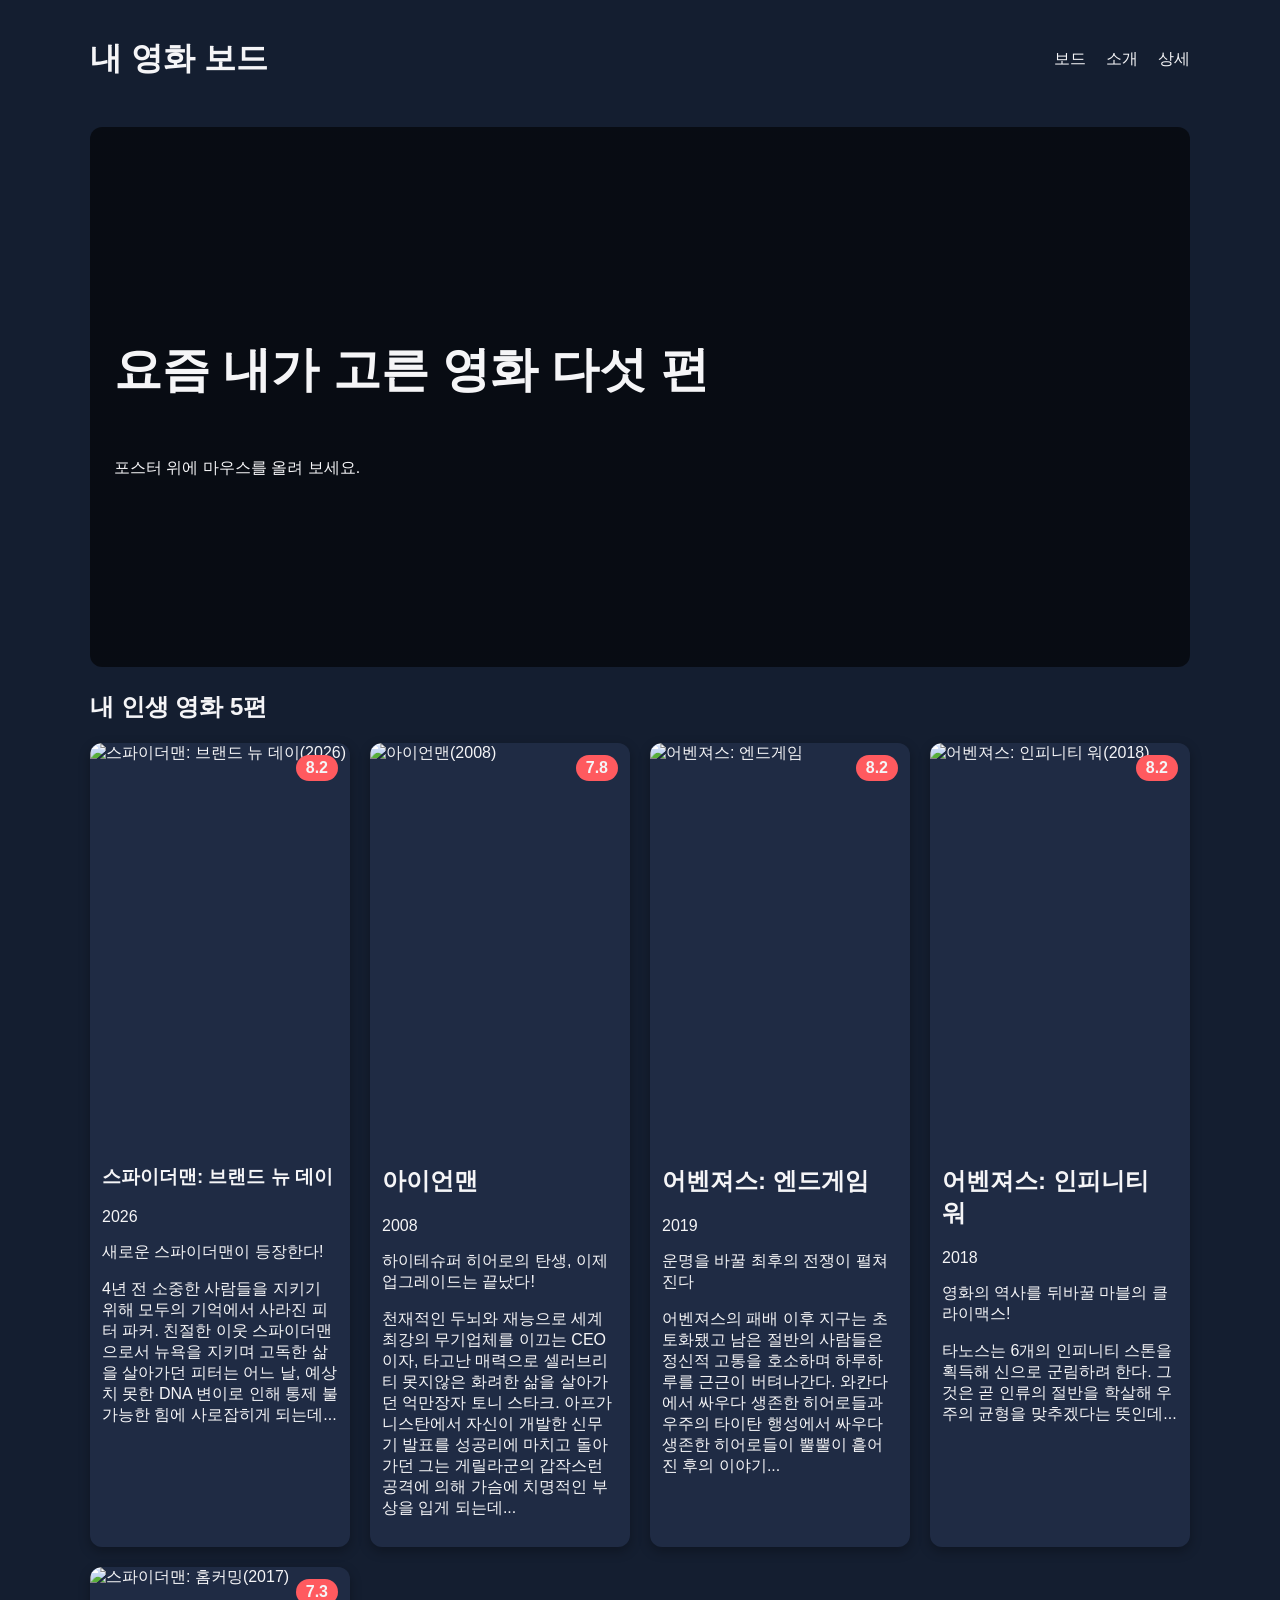
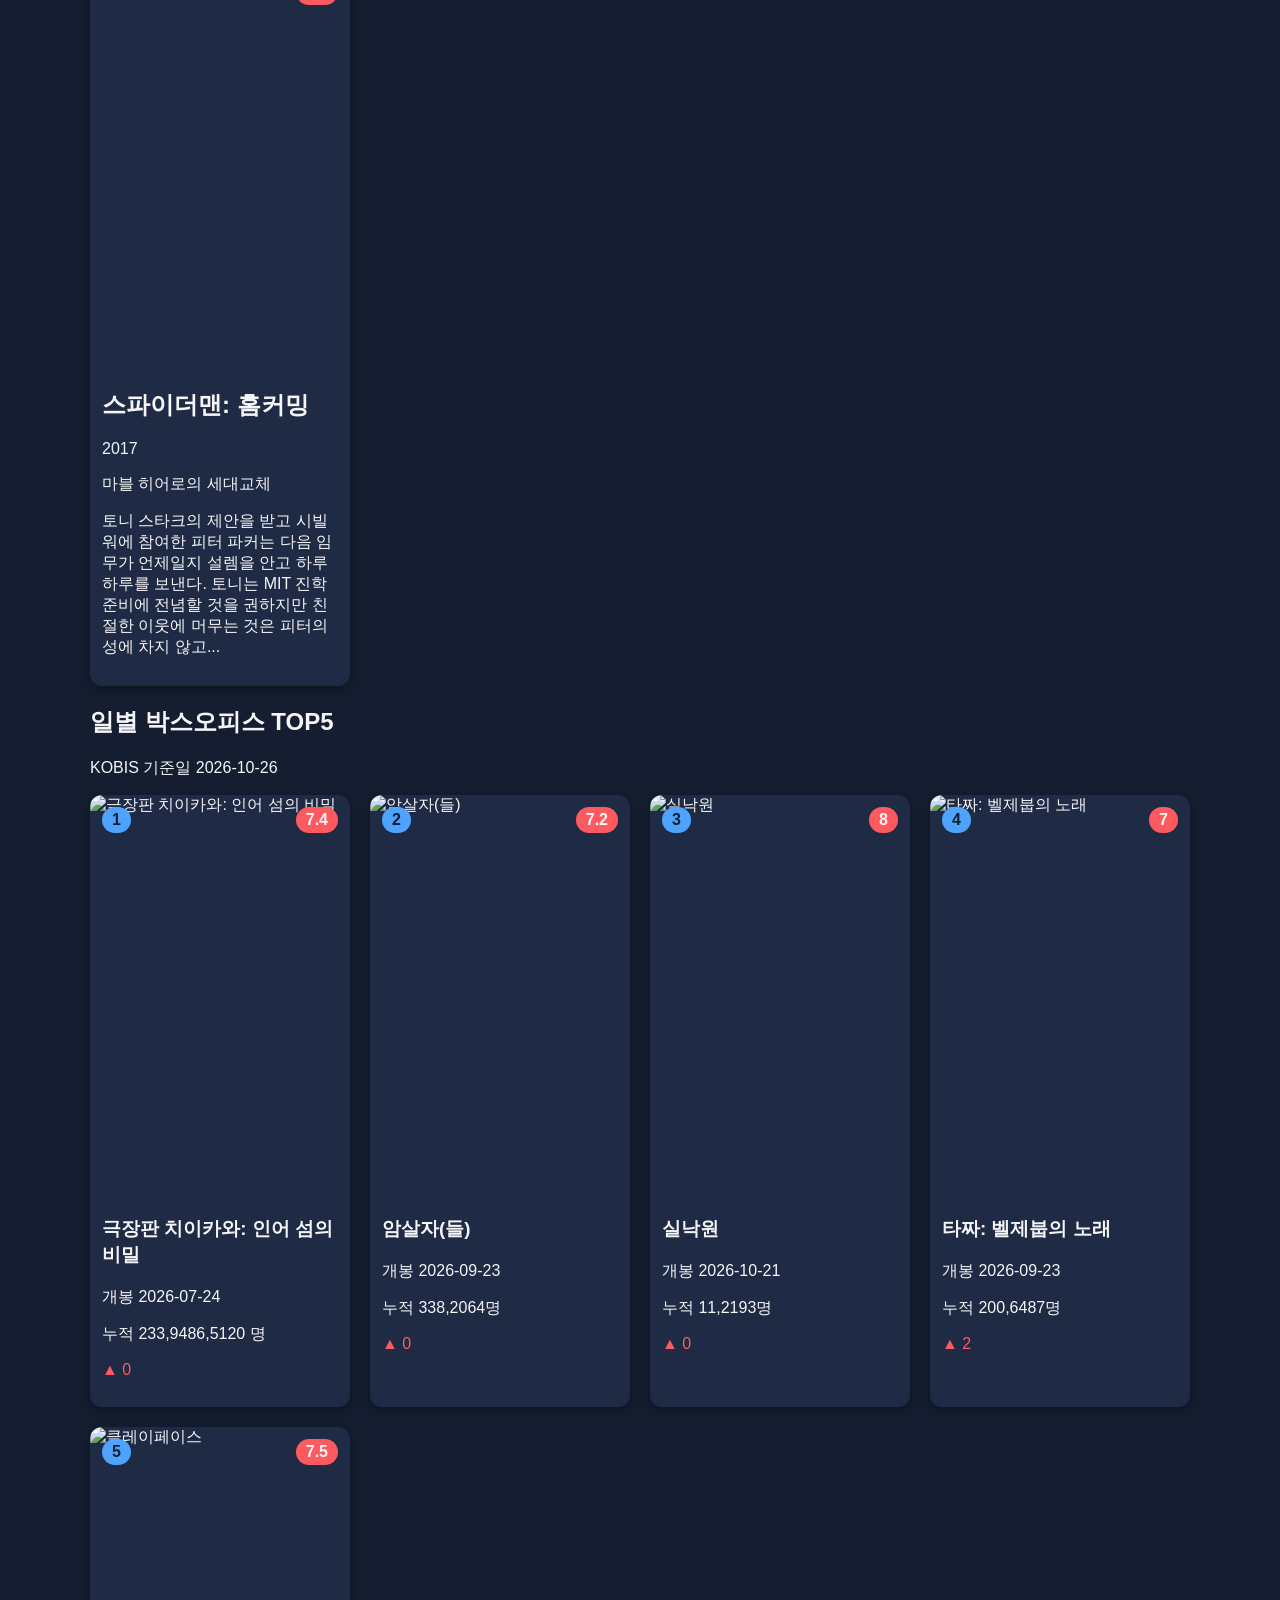
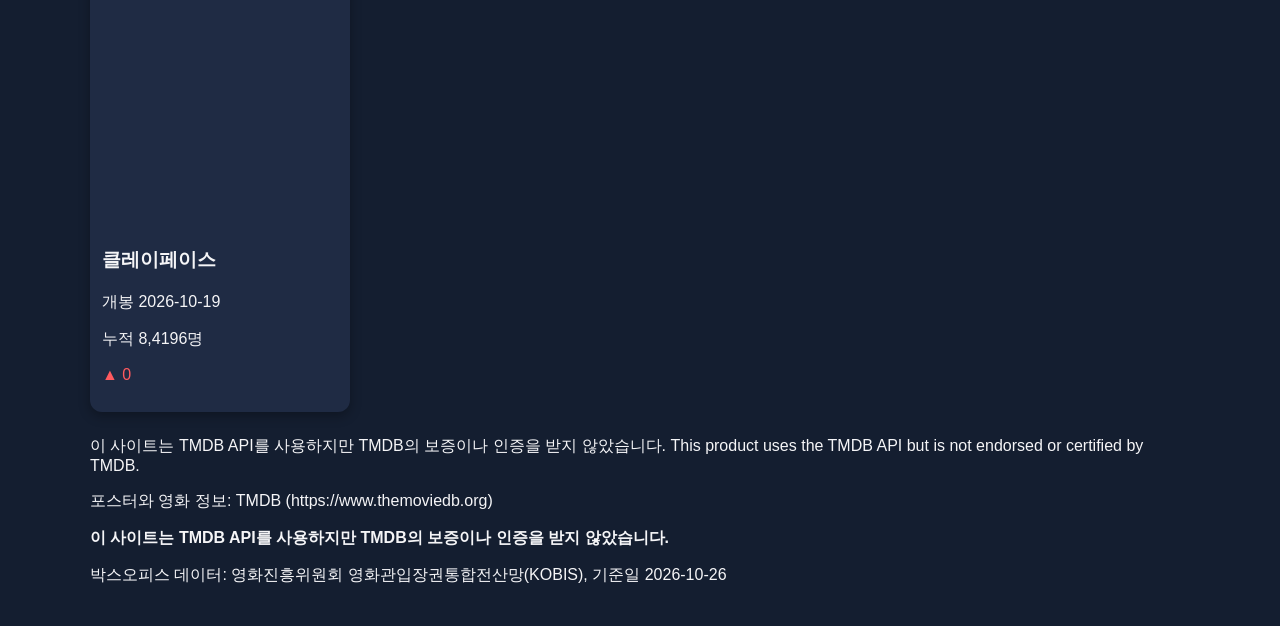
==== commit 02cd9d8c: "hw1 제출" ====
--- a/index.html
+++ b/index.html
@@ -23,8 +23,8 @@
     <h1>내 영화 보드</h1>
     <nav>
       <ul>
-        <li><a href="#board">보드</a></li>
-        <li><a href="#about">소개</a></li>
+        <li><a href="#mine">보드</a></li>
+        <li><a href="#boxoffice">소개</a></li>
         <li><a href="detail.html">상세</a></li>
       </ul>
     </nav>
--- a/style.css
+++ b/style.css
@@ -1,225 +1,106 @@
-:root {
-    --bg: #141e30;
-    --surface: #1f2b44;
-    --text: #f5f5f7;
-    --accent: #4da3ff;
-    --warn: #ff5a5f;
-    --font-title: "Black Han Sans", sans-serif;
-    --font-body: "Noto Sans KR", sans-serif;
-    --gap: 20px;
+:root { 
+  --bg: #141e30; 
+  --surface: #1f2b44; 
+  --text: #f5f5f7; 
+  --accent: #4da3ff; 
+  --warn: #ff5a5f; 
+  --font-title: "Black Han Sans", sans-serif; 
+  --font-body: "Noto Sans KR", sans-serif; 
+  --gap: 20px; 
 }
 
 
-
-body {
-    background: var(--bg);
-    min-height: 100vh;
-    box-sizing: border-box;
-    margin: 0;
-    padding: 16px;
-    font-family: var(--font-body);
+body { 
+    background: var(--bg); 
+    min-height: 100vh; 
+    box-sizing: border-box; 
+    margin: 0; 
+    padding: 16px; 
+    font-family: var(--font-body); 
     color: var(--text);
 }
 
-.change.up::before {
-    content: "▲";
+main, .top, .hero, footer { 
+    max-width: 1100px; 
+    margin: 0 auto 24px; 
 }
 
-.change.down::before {
-    content: "▼";
+.top { 
+    display: flex; 
+    justify-content: space-between; 
+    align-items: center; 
 }
 
-.change.new::before {
-    content: "NEW";
+nav ul { 
+    display: flex; 
+    flex-direction: column; 
+    gap: 8px; 
+    list-style: none; 
+    margin: 0; 
+    padding: 0; 
 }
 
-.card.no-poster .poster-fallback {
-    aspect-ratio: 2 / 3;
-    display: flex;
-    align-items: center;
-    justify-content: center;
-    font-size: 5rem;
-    font-family: var(--font-title);
-    background: linear-gradient(135deg, var(--accent), var(--surface));
+nav a { 
+    color: var(--text); 
+    text-decoration: none; 
 }
 
-
-.rank {
-    position: absolute;
-    top: 12px;
-    left: 12px;
+.hero { 
+    background-image: linear-gradient(rgba(0,0,0,0.6), rgba(0,0,0,0.6)), url("https://image.tmdb.org/t/p/w1280/mMtUybQ6hL24FXo0F3Z4j2KG7kZ.jpg"); 
+    background-size: cover; 
+    background-position: center; 
+    min-height: 40vh; 
+    padding: 24px; 
+    box-sizing: border-box; 
+    color: var(--text);
+    border-radius: 12px; 
+    display: flex; 
+    flex-direction: column; 
+    justify-content: center; 
 }
 
-
-.card {
-    color: #222;
-    transition: transform 0.3s, box-shadow 0.3s;
-    position: relative;
-    border-radius: 12px;
-    overflow: hidden;
-    box-shadow: 0 4px 12px rgba(0,
-            0, 0, 0.3);
-    background: #fff;
-}
-
-.info {
-    padding: 12px 16px;
-}
-
-.poster {
-    width: 100%;
-    display: block;
-    aspect-ratio: 2 / 3;
-    object-fit: cover;
-}
-
-
-.badge {
-    position: absolute;
-    top: 12px;
-    right: 12px;
-    background: #ffc107;
-    color: #000;
-    padding: 4px 10px;
-    border-radius: 999px;
-    font-weight: bold;
-}
-
-
-.card:hover {
-    transform: translateY(-8px);
-    box-shadow: 0 8px 32px;
-    color: #ffc107;
-}
-
-footer {
-    color: #fff;
-    max-width: 1100px;
-    margin: 0 auto 24px;
-}
-
-h1 {
-    color: #fff;
-}
-
-.top {
-    display: flex;
-    justify-content: space-between;
-    align-items: center;
-    max-width: 1100px;
-    margin: 0 auto 24px;
-}
-
-nav ul {
-    display: flex;
-    gap: 8px;
-    list-style: none;
-    margin: 0;
-    padding: 0;
-    flex-direction: column;
-}
-
-nav a {
-    color: #fff;
-    text-decoration: none;
-}
-
-
-
-body {
-    background: var(--bg);
-    min-height: 100vh;
-    box-sizing: border-box;
-    margin: 0;
-    padding: 16px;
-    font-family: var(--font-body);
-    color: var(--text);
-}
-
-main,
-.top,
-.hero,
-footer {
-    max-width: 1100px;
-    margin: 0 auto 24px;
-}
-
-.top {
-    display: flex;
-    justify-content: space-between;
-    align-items: center;
-}
-
-nav ul {
-    display: flex;
-    flex-direction: column;
-    gap: 8px;
-    list-style: none;
-    margin: 0;
-    padding: 0;
-}
-
-nav a {
-    color: var(--text);
-    text-decoration: none;
-}
-
-.hero {
-    background-image: linear-gradient(rgba(0, 0, 0, 0.6), rgba(0, 0, 0, 0.6)), url("https://image.tmdb.org/t/p/w1280/mMtUybQ6hL24FXo0F3Z4j2KG7kZ.jpg");
-    background-size: cover;
-    background-position: center;
-    min-height: 40vh;
-    padding: 24px;
-    box-sizing: border-box;
-    color: var(--text);
-    border-radius: 12px;
-    display: flex;
-    flex-direction: column;
-    justify-content: center;
-}
-
-.board {
-    display: grid;
-    grid-template-columns: repeat(auto-fit, minmax(240px, 1fr));
+.board { 
+    display: grid; 
+    grid-template-columns: repeat(auto-fit, minmax(240px, 1fr)); 
     gap: var(--gap);
 }
 
-.card {
-    position: relative;
-    transition: transform 0.3s, box-shadow 0.3s;
-    border-radius: 12px;
-    overflow: hidden;
-    box-shadow: 0 4px 12px rgba(0, 0, 0, 0.3);
+.card { 
+    position: relative; 
+    transition: transform 0.3s, box-shadow 0.3s; 
+    border-radius: 12px; 
+    overflow: hidden; 
+    box-shadow: 0 4px 12px rgba(0,0,0,0.3); 
     background: var(--surface);
     color: var(--text);
 }
 
-.card:hover {
-    transform: translateY(-8px);
-    box-shadow: 0 12px 32px rgba(255, 193, 7, 0.6);
+.card:hover { 
+    transform: translateY(-8px); 
+    box-shadow: 0 12px 32px rgba(255,193,7,0.6);
 }
 
-.info {
-    padding: 12px;
+.info { 
+    padding: 12px; 
 }
 
-.poster {
-    width: 100%;
-    display: block;
-    aspect-ratio: 2 / 3;
-    object-fit: cover;
+.poster { 
+    width: 100%; 
+    display: block; 
+    aspect-ratio: 2 / 3; 
+    object-fit: cover; 
 }
 
-.badge {
-    position: absolute;
-    animation: pulse 2s infinite;
-    top: 12px;
-    right: 12px;
+.badge { 
+    position: absolute; 
+    animation: pulse 2s infinite; 
+    top: 12px; 
+    right: 12px; 
     background: var(--warn);
     color: var(--text);
-    padding: 4px 10px;
-    border-radius: 999px;
-    font-weight: bold;
+    padding: 4px 10px; 
+    border-radius: 999px; 
+    font-weight: bold; 
 }
 
 .rank {
@@ -233,138 +114,63 @@
     font-weight: bold;
 }
 
-.change.up::before {
-    content: "▲ ";
-}
+.change.up::before { content: "▲ "; }
+.change.down::before { content: "▼ "; }
+.change.new::before { content: "NEW "; }
 
-.change.down::before {
-    content: "▼ ";
-}
-
-.change.new::before {
-    content: "NEW ";
-}
-
-.change.up,
-.change.new {
-    color: var(--warn);
-}
-
-.change.down {
-    color: var(--accent);
-}
+.change.up, .change.new { color: var(--warn); }
+.change.down { color: var(--accent); }
 
 .card.no-poster .poster-fallback {
     aspect-ratio: 2 / 3;
-    display: flex;
-    align-items: center;
-    justify-content: center;
-    font-size: 5rem;
-    font-family: var(--font-title);
+    display: flex; align-items: center; justify-content: center;
+    font-size: 5rem; font-family: var(--font-title);
     background: linear-gradient(135deg, var(--accent), var(--surface));
 }
 
-h1,
-footer {
+h1, footer { 
     color: var(--text);
 }
 
 .detail-page {
     background-image: linear-gradient(rgba(0, 0, 0, 0.75), rgba(0, 0, 0, 0.75)), url("https://image.tmdb.org/t/p/w1280/mMtUybQ6hL24FXo0F3Z4j2KG7kZ.jpg");
-    background-size: cover;
+    background-size: cover; 
     min-height: 100vh;
 }
 
-.detail {
-    display: grid;
-    grid-template-columns: 1fr;
-    gap: var(--gap);
+.detail { 
+    display: grid; 
+    grid-template-columns: 1fr; 
+    gap: var(--gap); 
 }
 
-.detail img {
-    width: 100%;
+.detail img { 
+    width: 100%; 
 }
 
-@keyframes pulse {
-
-    0%,
-    100% {
-        transform: scale(1);
-    }
-
-    50% {
-        transform: scale(1.15);
-    }
+@keyframes pulse { 
+    0%, 100% { transform: scale(1); } 
+    50% { transform: scale(1.15); } 
 }
 
-@media (min-width: 600px) {
-    nav ul {
-        flex-direction: row;
+@media (min-width: 600px) { 
+    nav ul { 
+        flex-direction: row; 
         gap: var(--gap);
     }
-
-    .detail {
+    .detail { 
         grid-template-columns: 1fr 2fr;
     }
-
-    .detail img {
+    .detail img { 
         width: 100%;
     }
 }
 
-@media (min-width: 1024px) {
-    .hero {
-        min-height: 60vh;
-    }
-
-    .hero h2 {
-        font-size: 3rem;
-    }
-}
-
-.hero {
-    background-image: linear-gradient(rgba(0, 0, 0, 0.6), rgba(0, 0, 0, 0.6)),
-        url("https://image.tmdb.org/t/p/w1280/https://media.themoviedb.org/t/p/w600_and_h900_face/https://media.themoviedb.org/t/p/w600_and_h900_face/https://media.themoviedb.org/t/p/w600_and_h900_face/5aHoACZhLJR95uQN4Hd2k6swUZq.jpg");
-    background-size: cover;
-    background-position: center;
-    min-height: 40vh;
-    padding: 24px;
-    box-sizing:
-        border-box;
-    color: #fff;
-    border-radius: 12px;
-    display: flex;
-    flex-direction: column;
-    justify-content: center;
-    max-width: 1280px;
-    margin: 0 auto 24px;
-}
-
-main {
-    max-width: 1100px;
-    margin: 0 auto 24px;
-}
-
-
-
-
-
-
-
-
-@media (min-width: 600px) {
-    nav ul {
-        flex-direction: row;
-        gap: 20px;
-    }
-}
-
-@media (min-width: 1024px) {
-    .hero {
-        min-height: 60vh;
-    }
-
-    .hero h2 {
-        font-size: 3rem;
-    }
+@media (min-width: 1024px) { 
+    .hero { 
+        min-height: 60vh; 
+    } 
+    .hero h2 { 
+        font-size: 3rem; 
+    } 
 }
